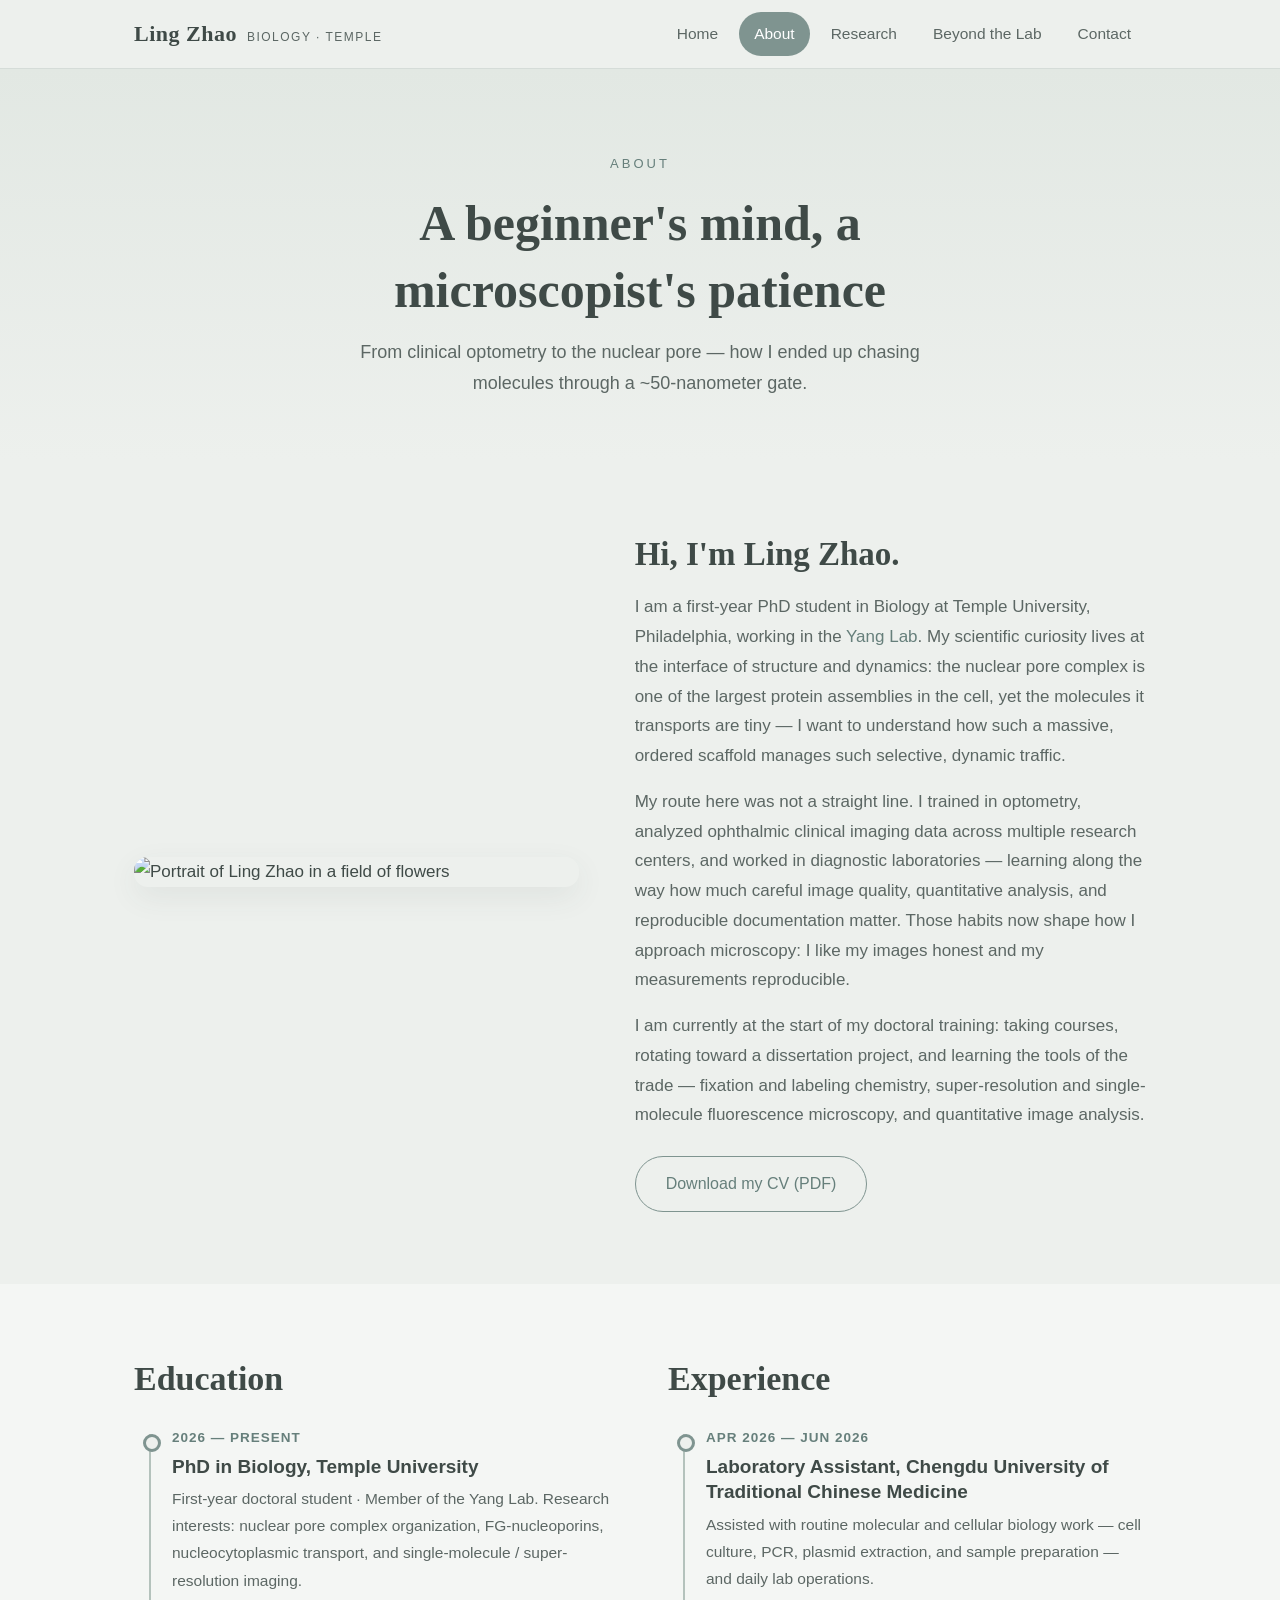
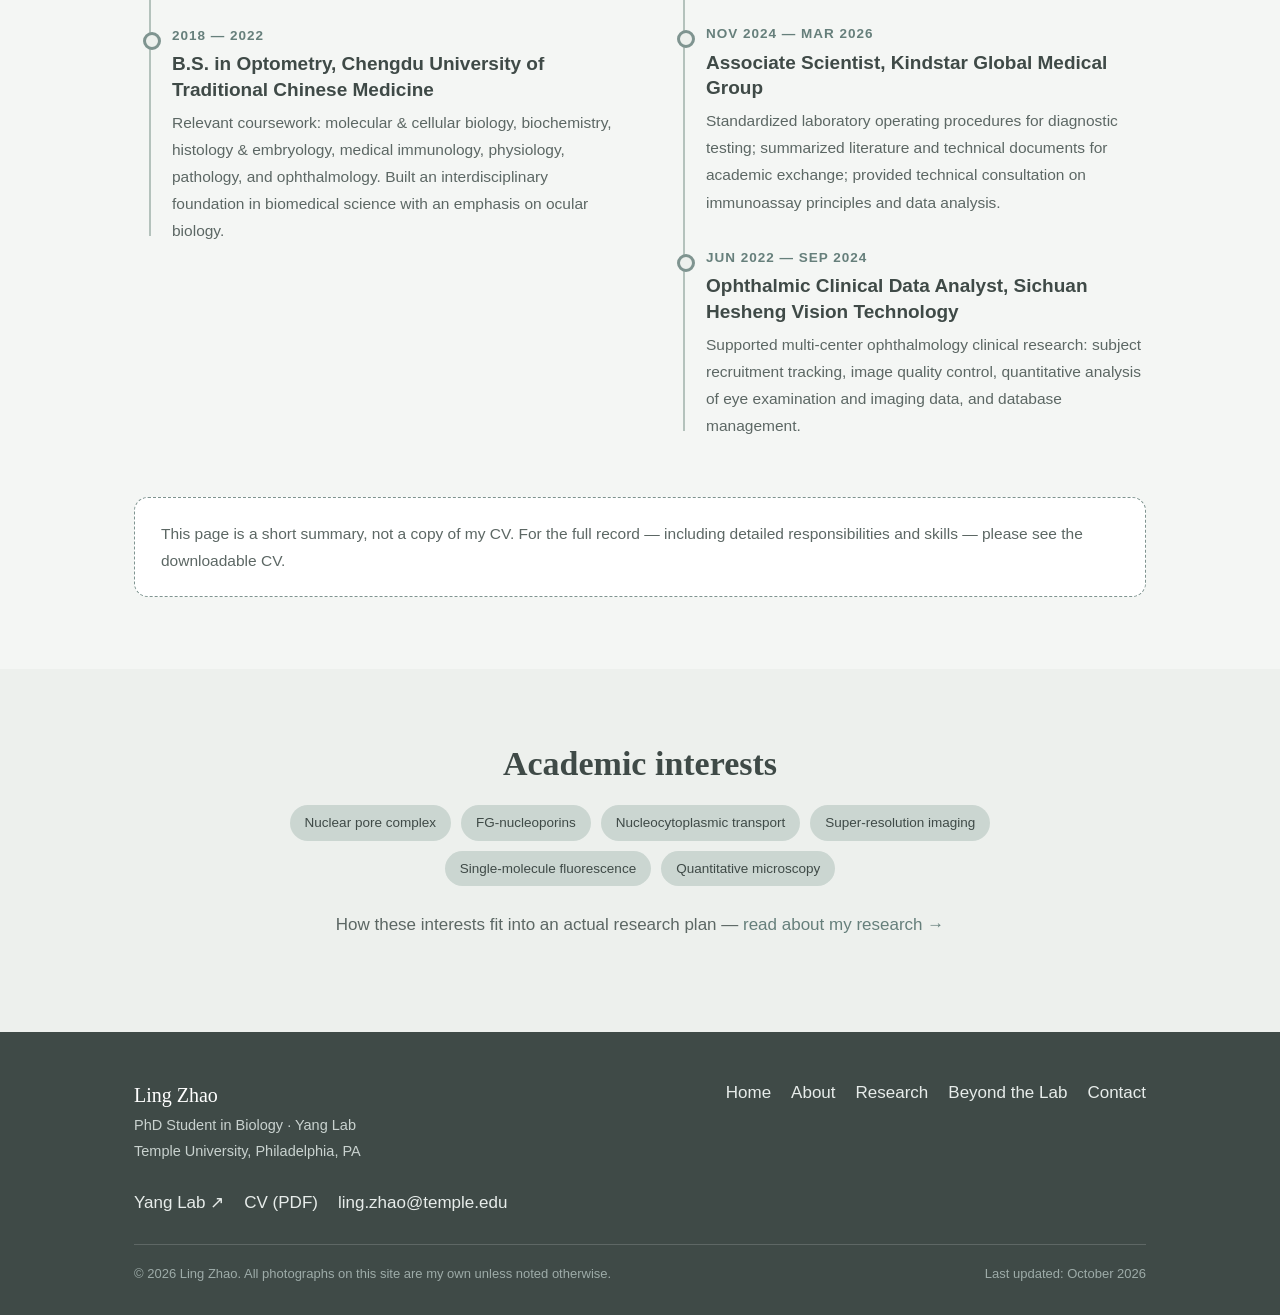
==== about.html @ b7b68629 "Initial website: home, about, research, beyond, contact pages with styles and scripts" ====
<!DOCTYPE html>
<html lang="en">
<head>
  <meta charset="UTF-8">
  <meta name="viewport" content="width=device-width, initial-scale=1.0">
  <title>About · Ling Zhao</title>
  <meta name="description" content="About Ling Zhao — first-year Biology PhD student at Temple University, Yang Lab. Background in optometry, ophthalmic clinical data analysis, and diagnostic laboratory work.">
  <link rel="stylesheet" href="assets/css/style.css">
  <link rel="icon" href="data:image/svg+xml,<svg xmlns='http://www.w3.org/2000/svg' viewBox='0 0 100 100'><circle cx='50' cy='50' r='44' fill='none' stroke='%237F9490' stroke-width='10'/><circle cx='50' cy='50' r='8' fill='%233F4A47'/></svg>">
</head>
<body>

<header class="site-header">
  <div class="wrap">
    <nav class="nav" aria-label="Main navigation">
      <a class="brand" href="index.html">Ling Zhao<small>Biology · Temple</small></a>
      <button class="menu-toggle" aria-label="Toggle navigation" aria-expanded="false">☰</button>
      <ul class="nav-links">
        <li><a href="index.html">Home</a></li>
        <li><a href="about.html" class="active">About</a></li>
        <li><a href="research.html">Research</a></li>
        <li><a href="beyond.html">Beyond the Lab</a></li>
        <li><a href="contact.html">Contact</a></li>
      </ul>
    </nav>
  </div>
</header>

<main>

  <section class="page-hero">
    <div class="wrap-narrow">
      <div class="kicker">About</div>
      <h1>A beginner's mind, a microscopist's patience</h1>
      <p>From clinical optometry to the nuclear pore — how I ended up chasing molecules through a ~50-nanometer gate.</p>
    </div>
  </section>

  <!-- ===================== BIO ===================== -->
  <section class="section">
    <div class="wrap">
      <div class="split reveal">
        <figure class="portrait">
          <img src="assets/images/me-flowers.jpg" alt="Portrait of Ling Zhao in a field of flowers">
        </figure>
        <div>
          <h2>Hi, I'm Ling Zhao.</h2>
          <p>
            I am a first-year PhD student in Biology at Temple University, Philadelphia,
            working in the <a href="https://yanglab.com/" target="_blank" rel="noopener">Yang Lab</a>.
            My scientific curiosity lives at the interface of structure and dynamics: the
            nuclear pore complex is one of the largest protein assemblies in the cell, yet
            the molecules it transports are tiny — I want to understand how such a massive,
            ordered scaffold manages such selective, dynamic traffic.
          </p>
          <p>
            My route here was not a straight line. I trained in optometry, analyzed
            ophthalmic clinical imaging data across multiple research centers, and worked in
            diagnostic laboratories — learning along the way how much careful image quality,
            quantitative analysis, and reproducible documentation matter. Those habits now
            shape how I approach microscopy: I like my images honest and my measurements
            reproducible.
          </p>
          <p>
            I am currently at the start of my doctoral training: taking courses, rotating
            toward a dissertation project, and learning the tools of the trade — fixation
            and labeling chemistry, super-resolution and single-molecule fluorescence
            microscopy, and quantitative image analysis.
          </p>
          <a class="btn btn-outline mt-1" href="assets/files/CV_LingZhao.pdf" download>Download my CV (PDF)</a>
        </div>
      </div>
    </div>
  </section>

  <!-- ===================== TIMELINE ===================== -->
  <section class="section alt">
    <div class="wrap">
      <div class="two-col">
        <div class="reveal">
          <h2 class="section-title">Education</h2>
          <div class="timeline mt-2">
            <div class="t-item">
              <div class="t-date">2026 — Present</div>
              <h4>PhD in Biology, Temple University</h4>
              <p>First-year doctoral student · Member of the Yang Lab. Research interests: nuclear pore complex organization, FG-nucleoporins, nucleocytoplasmic transport, and single-molecule / super-resolution imaging.</p>
            </div>
            <div class="t-item">
              <div class="t-date">2018 — 2022</div>
              <h4>B.S. in Optometry, Chengdu University of Traditional Chinese Medicine</h4>
              <p>Relevant coursework: molecular &amp; cellular biology, biochemistry, histology &amp; embryology, medical immunology, physiology, pathology, and ophthalmology. Built an interdisciplinary foundation in biomedical science with an emphasis on ocular biology.</p>
            </div>
          </div>
        </div>
        <div class="reveal">
          <h2 class="section-title">Experience</h2>
          <div class="timeline mt-2">
            <div class="t-item">
              <div class="t-date">Apr 2026 — Jun 2026</div>
              <h4>Laboratory Assistant, Chengdu University of Traditional Chinese Medicine</h4>
              <p>Assisted with routine molecular and cellular biology work — cell culture, PCR, plasmid extraction, and sample preparation — and daily lab operations.</p>
            </div>
            <div class="t-item">
              <div class="t-date">Nov 2024 — Mar 2026</div>
              <h4>Associate Scientist, Kindstar Global Medical Group</h4>
              <p>Standardized laboratory operating procedures for diagnostic testing; summarized literature and technical documents for academic exchange; provided technical consultation on immunoassay principles and data analysis.</p>
            </div>
            <div class="t-item">
              <div class="t-date">Jun 2022 — Sep 2024</div>
              <h4>Ophthalmic Clinical Data Analyst, Sichuan Hesheng Vision Technology</h4>
              <p>Supported multi-center ophthalmology clinical research: subject recruitment tracking, image quality control, quantitative analysis of eye examination and imaging data, and database management.</p>
            </div>
          </div>
        </div>
      </div>

      <div class="note-box reveal">
        This page is a short summary, not a copy of my CV. For the full record — including
        detailed responsibilities and skills — please see the downloadable CV.
      </div>
    </div>
  </section>

  <!-- ===================== INTERESTS STRIP ===================== -->
  <section class="section">
    <div class="wrap-narrow center reveal">
      <h2 class="section-title">Academic interests</h2>
      <div class="tag-row" style="justify-content:center;">
        <span class="tag">Nuclear pore complex</span>
        <span class="tag">FG-nucleoporins</span>
        <span class="tag">Nucleocytoplasmic transport</span>
        <span class="tag">Super-resolution imaging</span>
        <span class="tag">Single-molecule fluorescence</span>
        <span class="tag">Quantitative microscopy</span>
      </div>
      <p class="mt-2" style="color: var(--text-soft);">
        How these interests fit into an actual research plan — <a href="research.html">read about my research →</a>
      </p>
    </div>
  </section>

</main>

<footer class="site-footer">
  <div class="wrap">
    <div class="foot-grid">
      <div>
        <div class="f-brand">Ling Zhao</div>
        <p>PhD Student in Biology · Yang Lab<br>Temple University, Philadelphia, PA</p>
      </div>
      <ul class="foot-links">
        <li><a href="index.html">Home</a></li>
        <li><a href="about.html">About</a></li>
        <li><a href="research.html">Research</a></li>
        <li><a href="beyond.html">Beyond the Lab</a></li>
        <li><a href="contact.html">Contact</a></li>
      </ul>
      <ul class="foot-links">
        <li><a href="https://yanglab.com/" target="_blank" rel="noopener">Yang Lab ↗</a></li>
        <li><a href="assets/files/CV_LingZhao.pdf" download>CV (PDF)</a></li>
        <li><a href="mailto:ling.zhao@temple.edu">ling.zhao@temple.edu</a></li>
      </ul>
    </div>
    <div class="foot-bottom">
      <span>© 2026 Ling Zhao. All photographs on this site are my own unless noted otherwise.</span>
      <span>Last updated: October 2026</span>
    </div>
  </div>
</footer>

<script src="assets/js/main.js"></script>
</body>
</html>
---- assets/css/style.css ----
/* ============================================================
   Ling Zhao — Personal Academic Website
   Palette (from the "灰绿蓝" color card):
     background  #EDF0ED
     text        #3F4A47
     primary     #7F9490
     light       #B4C2BC
   ============================================================ */

:root {
  --bg:        #EDF0ED;
  --bg-soft:   #F4F6F4;
  --text:      #3F4A47;
  --text-soft: #5C6764;
  --primary:   #7F9490;
  --primary-d: #667F7B;
  --light:     #B4C2BC;
  --light-2:   #CBD6D1;
  --card:      #FFFFFF;
  --line:      #D5DCD8;
  --radius:    14px;
  --shadow:    0 10px 30px rgba(63, 74, 71, .08);
  --shadow-sm: 0 4px 14px rgba(63, 74, 71, .07);
  --serif: Georgia, "Times New Roman", "Songti SC", "STSong", serif;
  --sans: -apple-system, BlinkMacSystemFont, "Segoe UI", "Helvetica Neue",
           "PingFang SC", "Hiragino Sans GB", "Microsoft YaHei", Arial, sans-serif;
}

* { box-sizing: border-box; margin: 0; padding: 0; }

html { scroll-behavior: smooth; }

body {
  font-family: var(--sans);
  background: var(--bg);
  color: var(--text);
  line-height: 1.75;
  font-size: 17px;
  -webkit-font-smoothing: antialiased;
}

img { max-width: 100%; display: block; }

a { color: var(--primary-d); text-decoration: none; }
a:hover { color: var(--text); }

h1, h2, h3, h4 {
  font-family: var(--serif);
  font-weight: 600;
  line-height: 1.35;
  color: var(--text);
}

.wrap { max-width: 1060px; margin: 0 auto; padding: 0 24px; }
.wrap-narrow { max-width: 780px; margin: 0 auto; padding: 0 24px; }

/* ---------------- Header / Nav ---------------- */
.site-header {
  position: sticky; top: 0; z-index: 50;
  background: rgba(237, 240, 237, .92);
  backdrop-filter: blur(10px);
  -webkit-backdrop-filter: blur(10px);
  border-bottom: 1px solid var(--line);
}

.nav { display: flex; align-items: center; justify-content: space-between; height: 68px; }

.brand {
  font-family: var(--serif);
  font-size: 22px;
  font-weight: 700;
  color: var(--text);
  letter-spacing: .5px;
}
.brand small {
  font-family: var(--sans);
  font-size: 12px;
  font-weight: 400;
  color: var(--text-soft);
  letter-spacing: 1.5px;
  text-transform: uppercase;
  margin-left: 10px;
}

.nav-links { display: flex; gap: 6px; list-style: none; }
.nav-links a {
  display: block;
  padding: 8px 15px;
  border-radius: 999px;
  color: var(--text-soft);
  font-size: 15.5px;
  transition: background .2s, color .2s;
}
.nav-links a:hover { background: var(--light-2); color: var(--text); }
.nav-links a.active { background: var(--primary); color: #fff; }

.menu-toggle {
  display: none;
  background: none; border: 1px solid var(--line);
  border-radius: 10px; padding: 8px 12px;
  font-size: 20px; color: var(--text); cursor: pointer;
}

/* ---------------- Hero ---------------- */
.hero {
  position: relative;
  min-height: 78vh;
  display: flex; align-items: center;
  color: #fff;
  overflow: hidden;
}
.hero-bg {
  position: absolute; inset: 0;
  background-size: cover; background-position: center;
}
.hero-bg::after {
  content: ""; position: absolute; inset: 0;
  background: linear-gradient(105deg,
    rgba(47, 61, 58, .78) 0%,
    rgba(47, 61, 58, .55) 45%,
    rgba(47, 61, 58, .15) 100%);
}
.hero-inner { position: relative; z-index: 1; padding: 90px 24px; max-width: 1060px; margin: 0 auto; width: 100%; }
.hero-kicker {
  display: inline-block;
  font-size: 13px; letter-spacing: 3px; text-transform: uppercase;
  color: var(--light-2);
  border: 1px solid rgba(255,255,255,.35);
  padding: 7px 16px; border-radius: 999px; margin-bottom: 26px;
}
.hero h1 { font-size: clamp(42px, 7vw, 74px); color: #fff; margin-bottom: 14px; letter-spacing: .5px; }
.hero .hero-sub { font-size: clamp(18px, 2.6vw, 23px); color: #E7ECEA; max-width: 640px; margin-bottom: 12px; }
.hero .hero-line { font-size: 16px; color: #D2DBD8; max-width: 620px; margin-bottom: 34px; }
.hero-cta { display: flex; gap: 14px; flex-wrap: wrap; }

.btn {
  display: inline-block;
  padding: 13px 30px;
  border-radius: 999px;
  font-size: 16px;
  transition: transform .15s, background .2s, color .2s;
  border: 1px solid transparent;
}
.btn:hover { transform: translateY(-2px); }
.btn-primary { background: var(--primary); color: #fff; }
.btn-primary:hover { background: var(--primary-d); color: #fff; }
.btn-ghost { border-color: rgba(255,255,255,.55); color: #fff; }
.btn-ghost:hover { background: rgba(255,255,255,.14); color: #fff; }
.btn-outline { border-color: var(--primary); color: var(--primary-d); background: transparent; }
.btn-outline:hover { background: var(--primary); color: #fff; }

/* ---------------- Page hero (inner pages) ---------------- */
.page-hero {
  padding: 84px 0 60px;
  text-align: center;
  background: linear-gradient(180deg, #E2E8E3 0%, var(--bg) 100%);
}
.page-hero .kicker {
  font-size: 13px; letter-spacing: 3px; text-transform: uppercase;
  color: var(--primary-d); margin-bottom: 14px;
}
.page-hero h1 { font-size: clamp(34px, 5vw, 50px); margin-bottom: 12px; }
.page-hero p { color: var(--text-soft); font-size: 18px; max-width: 640px; margin: 0 auto; }

/* ---------------- Sections ---------------- */
.section { padding: 72px 0; }
.section.alt { background: var(--bg-soft); }
.section-title {
  font-size: clamp(26px, 3.6vw, 34px);
  margin-bottom: 10px;
}
.section-lead { color: var(--text-soft); font-size: 18px; max-width: 680px; margin-bottom: 40px; }
.section-head-center { text-align: center; }
.section-head-center .section-lead { margin-left: auto; margin-right: auto; }

/* ---------------- Cards ---------------- */
.card-grid {
  display: grid;
  grid-template-columns: repeat(auto-fit, minmax(280px, 1fr));
  gap: 26px;
}
.card {
  background: var(--card);
  border-radius: var(--radius);
  overflow: hidden;
  box-shadow: var(--shadow-sm);
  transition: transform .2s, box-shadow .2s;
  border: 1px solid var(--line);
}
.card:hover { transform: translateY(-5px); box-shadow: var(--shadow); }
.card img.thumb { width: 100%; height: 190px; object-fit: cover; }
.card-body { padding: 26px 26px 30px; }
.card-body h3 { font-size: 21px; margin-bottom: 10px; }
.card-body p { color: var(--text-soft); font-size: 15.5px; margin-bottom: 18px; }
.card-link { font-weight: 600; font-size: 15.5px; }
.card-link::after { content: " →"; }

/* ---------------- Split (image + text) ---------------- */
.split {
  display: grid;
  grid-template-columns: 1fr 1.15fr;
  gap: 56px;
  align-items: center;
}
.split.flip { grid-template-columns: 1.15fr 1fr; }
.split img.rounded {
  border-radius: var(--radius);
  box-shadow: var(--shadow);
  width: 100%;
  object-fit: cover;
}
.split h2 { font-size: clamp(26px, 3.4vw, 33px); margin-bottom: 16px; }
.split p { color: var(--text-soft); margin-bottom: 16px; }
.split .btn { margin-top: 10px; }
figure figcaption {
  margin-top: 12px;
  font-size: 13.5px;
  color: var(--text-soft);
  line-height: 1.6;
}

/* ---------------- Portrait ---------------- */
.portrait {
  border-radius: var(--radius);
  overflow: hidden;
  box-shadow: var(--shadow);
}
.portrait img { width: 100%; height: 100%; object-fit: cover; }

/* ---------------- Timeline ---------------- */
.timeline { position: relative; margin: 8px 0 0 8px; padding-left: 30px; }
.timeline::before {
  content: ""; position: absolute; left: 7px; top: 8px; bottom: 8px;
  width: 2px; background: var(--light);
}
.t-item { position: relative; margin-bottom: 30px; }
.t-item::before {
  content: ""; position: absolute; left: -29px; top: 8px;
  width: 12px; height: 12px; border-radius: 50%;
  background: var(--bg); border: 3px solid var(--primary);
}
.t-item .t-date { font-size: 13.5px; letter-spacing: 1px; text-transform: uppercase; color: var(--primary-d); font-weight: 600; }
.t-item h4 { font-size: 19px; margin: 4px 0 6px; font-family: var(--sans); }
.t-item p { color: var(--text-soft); font-size: 15.5px; }

/* ---------------- Figure rows (research) ---------------- */
.figure {
  background: var(--card);
  border: 1px solid var(--line);
  border-radius: var(--radius);
  overflow: hidden;
  box-shadow: var(--shadow-sm);
  margin-bottom: 36px;
}
.figure img { width: 100%; }
.figure.wide img { max-height: 480px; object-fit: cover; object-position: center; }
.figure-body { padding: 20px 26px 26px; }
.figure-body h3 { font-size: 19px; margin-bottom: 8px; font-family: var(--sans); }
.figure-body p { font-size: 15.5px; color: var(--text-soft); }

.question-box {
  border-left: 4px solid var(--primary);
  background: #fff;
  border-radius: 0 var(--radius) var(--radius) 0;
  padding: 28px 32px;
  margin: 36px 0;
  box-shadow: var(--shadow-sm);
}
.question-box h3 { font-size: 21px; margin-bottom: 8px; }
.question-box p { color: var(--text-soft); }

.tag-row { display: flex; flex-wrap: wrap; gap: 10px; margin: 18px 0 6px; }
.tag {
  background: var(--light-2);
  color: var(--text);
  font-size: 13.5px;
  padding: 6px 15px;
  border-radius: 999px;
}

/* ---------------- Gallery ---------------- */
.gallery {
  display: grid;
  grid-template-columns: repeat(auto-fill, minmax(250px, 1fr));
  gap: 20px;
}
.g-item {
  position: relative;
  border-radius: var(--radius);
  overflow: hidden;
  cursor: zoom-in;
  box-shadow: var(--shadow-sm);
  aspect-ratio: 4 / 3;
  background: var(--light-2);
}
.g-item img { width: 100%; height: 100%; object-fit: cover; transition: transform .35s; }
.g-item:hover img { transform: scale(1.05); }
.g-cap {
  position: absolute; left: 0; right: 0; bottom: 0;
  padding: 26px 16px 12px;
  background: linear-gradient(180deg, transparent, rgba(47,61,58,.75));
  color: #fff; font-size: 14px; opacity: 0; transition: opacity .25s;
}
.g-item:hover .g-cap { opacity: 1; }

/* Lightbox */
.lightbox {
  display: none;
  position: fixed; inset: 0; z-index: 100;
  background: rgba(47, 61, 58, .92);
  align-items: center; justify-content: center;
  padding: 40px;
}
.lightbox.open { display: flex; }
.lightbox img { max-width: min(1100px, 92vw); max-height: 84vh; border-radius: 10px; box-shadow: 0 20px 60px rgba(0,0,0,.4); }
.lightbox .lb-cap { position: absolute; bottom: 28px; color: #E7ECEA; font-size: 15px; }
.lightbox .lb-close {
  position: absolute; top: 22px; right: 28px;
  background: none; border: none; color: #fff;
  font-size: 34px; cursor: pointer; line-height: 1;
}

/* ---------------- Contact ---------------- */
.contact-list { list-style: none; }
.contact-list li {
  display: flex; gap: 18px; align-items: flex-start;
  padding: 22px 4px;
  border-bottom: 1px solid var(--line);
}
.contact-list .icon {
  flex: 0 0 46px; height: 46px; border-radius: 12px;
  background: var(--light-2);
  display: flex; align-items: center; justify-content: center;
  font-size: 20px;
}
.contact-list .lbl { font-size: 13px; letter-spacing: 1.5px; text-transform: uppercase; color: var(--primary-d); font-weight: 600; }
.contact-list .val { font-size: 18px; }
.contact-list .val a { font-weight: 600; color: var(--text); border-bottom: 2px solid var(--light); }
.contact-list .val a:hover { border-color: var(--primary); }

/* ---------------- Footer ---------------- */
.site-footer {
  background: var(--text);
  color: #C9D2CF;
  padding: 46px 0 30px;
  margin-top: 20px;
}
.site-footer .foot-grid {
  display: flex; justify-content: space-between; gap: 24px; flex-wrap: wrap;
  margin-bottom: 26px;
}
.site-footer .f-brand { font-family: var(--serif); font-size: 20px; color: #fff; }
.site-footer p { font-size: 14.5px; }
.site-footer a { color: #E7ECEA; }
.site-footer a:hover { color: #fff; text-decoration: underline; }
.foot-links { display: flex; gap: 20px; list-style: none; flex-wrap: wrap; }
.foot-bottom {
  border-top: 1px solid rgba(255,255,255,.16);
  padding-top: 18px;
  font-size: 13px;
  color: #9DABA8;
  display: flex; justify-content: space-between; flex-wrap: wrap; gap: 8px;
}

/* ---------------- Utilities ---------------- */
.center { text-align: center; }
.mt-1 { margin-top: 12px; } .mt-2 { margin-top: 24px; } .mt-3 { margin-top: 40px; }
.note-box {
  background: #fff;
  border: 1px dashed var(--primary);
  border-radius: var(--radius);
  padding: 22px 26px;
  color: var(--text-soft);
  font-size: 15.5px;
  margin-top: 28px;
}
.two-col { display: grid; grid-template-columns: 1fr 1fr; gap: 56px; }
.reveal { opacity: 0; transform: translateY(22px); transition: opacity .7s ease, transform .7s ease; }
.reveal.visible { opacity: 1; transform: none; }

/* ---------------- Responsive ---------------- */
@media (max-width: 860px) {
  .split, .split.flip { grid-template-columns: 1fr; gap: 32px; }
  .two-col { grid-template-columns: 1fr; gap: 36px; }
  .menu-toggle { display: block; }
  .nav-links {
    display: none;
    position: absolute; top: 68px; left: 0; right: 0;
    background: var(--bg-soft);
    flex-direction: column; gap: 0;
    border-bottom: 1px solid var(--line);
    padding: 8px 16px 16px;
  }
  .nav-links.open { display: flex; }
  .nav-links a { padding: 12px 14px; }
  .hero { min-height: 72vh; }
  .section { padding: 54px 0; }
}

@media (prefers-reduced-motion: reduce) {
  * { transition: none !important; animation: none !important; }
  .reveal { opacity: 1; transform: none; }
}
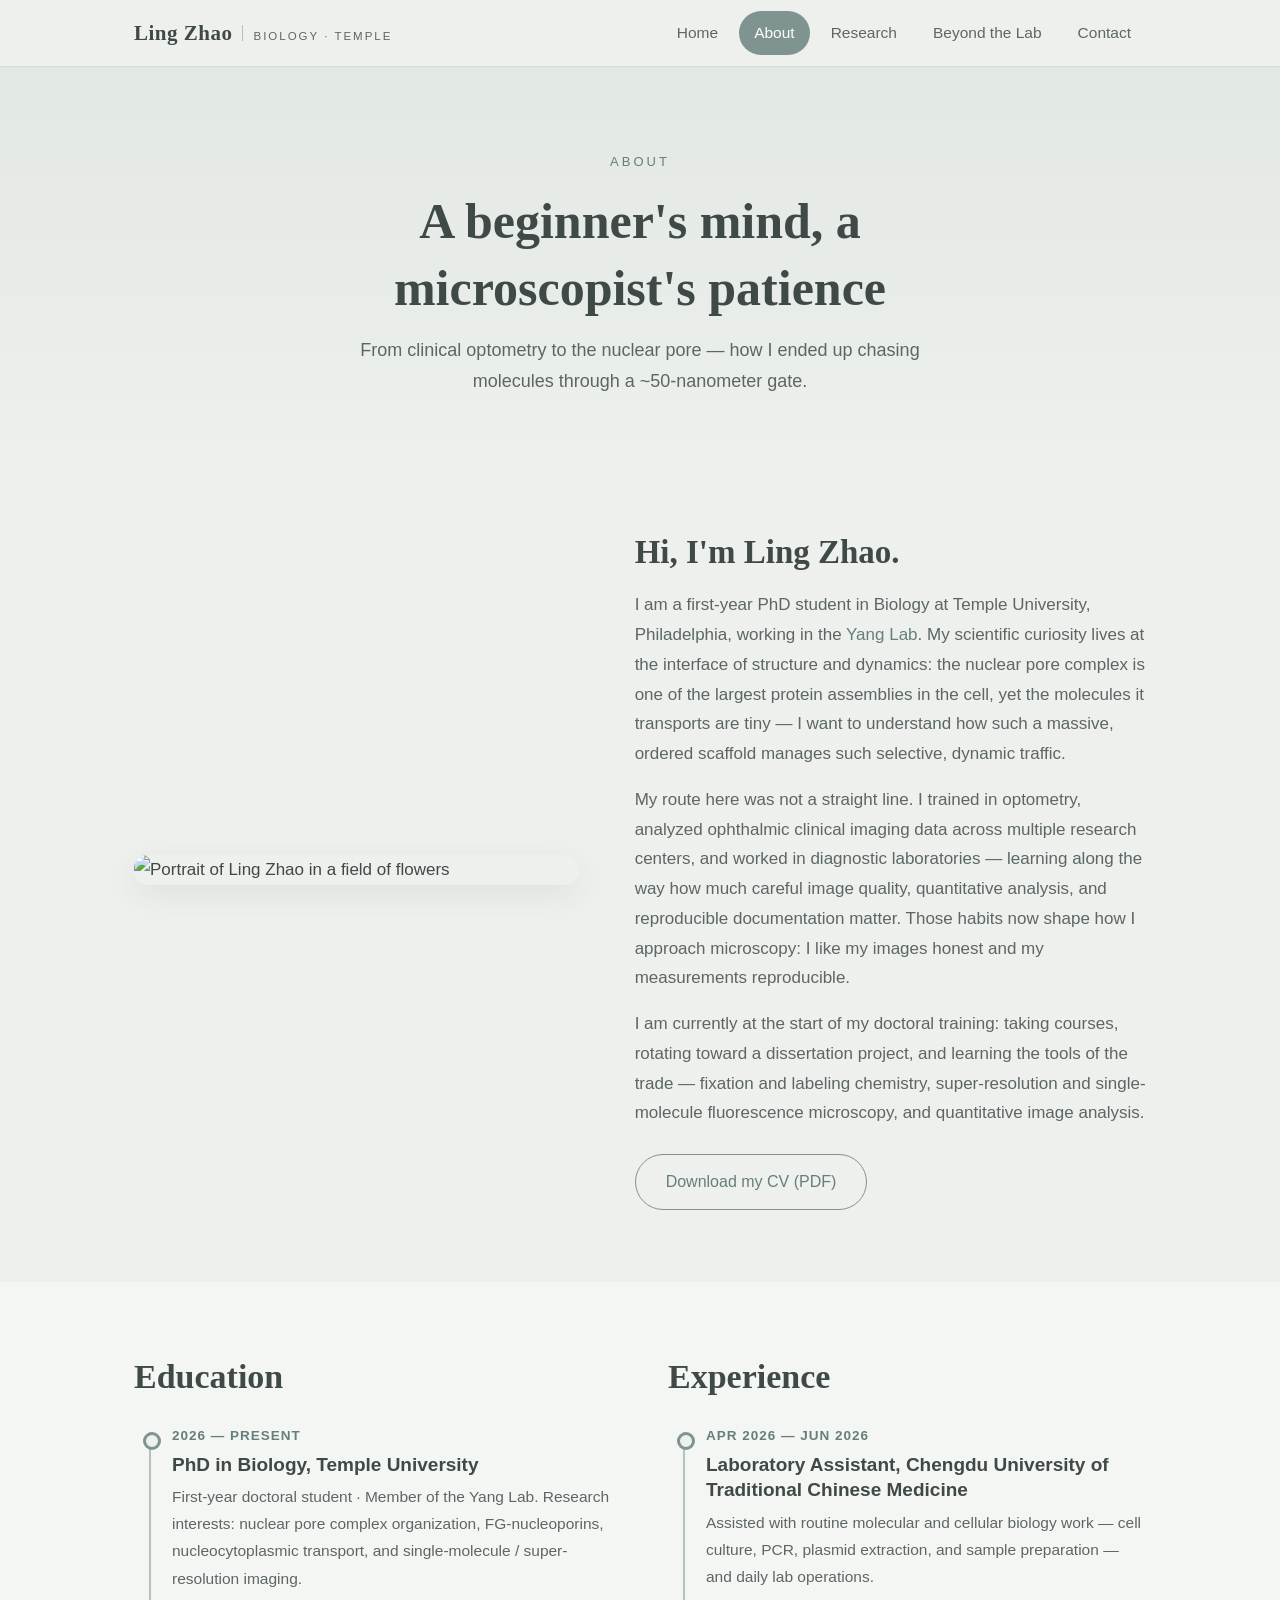
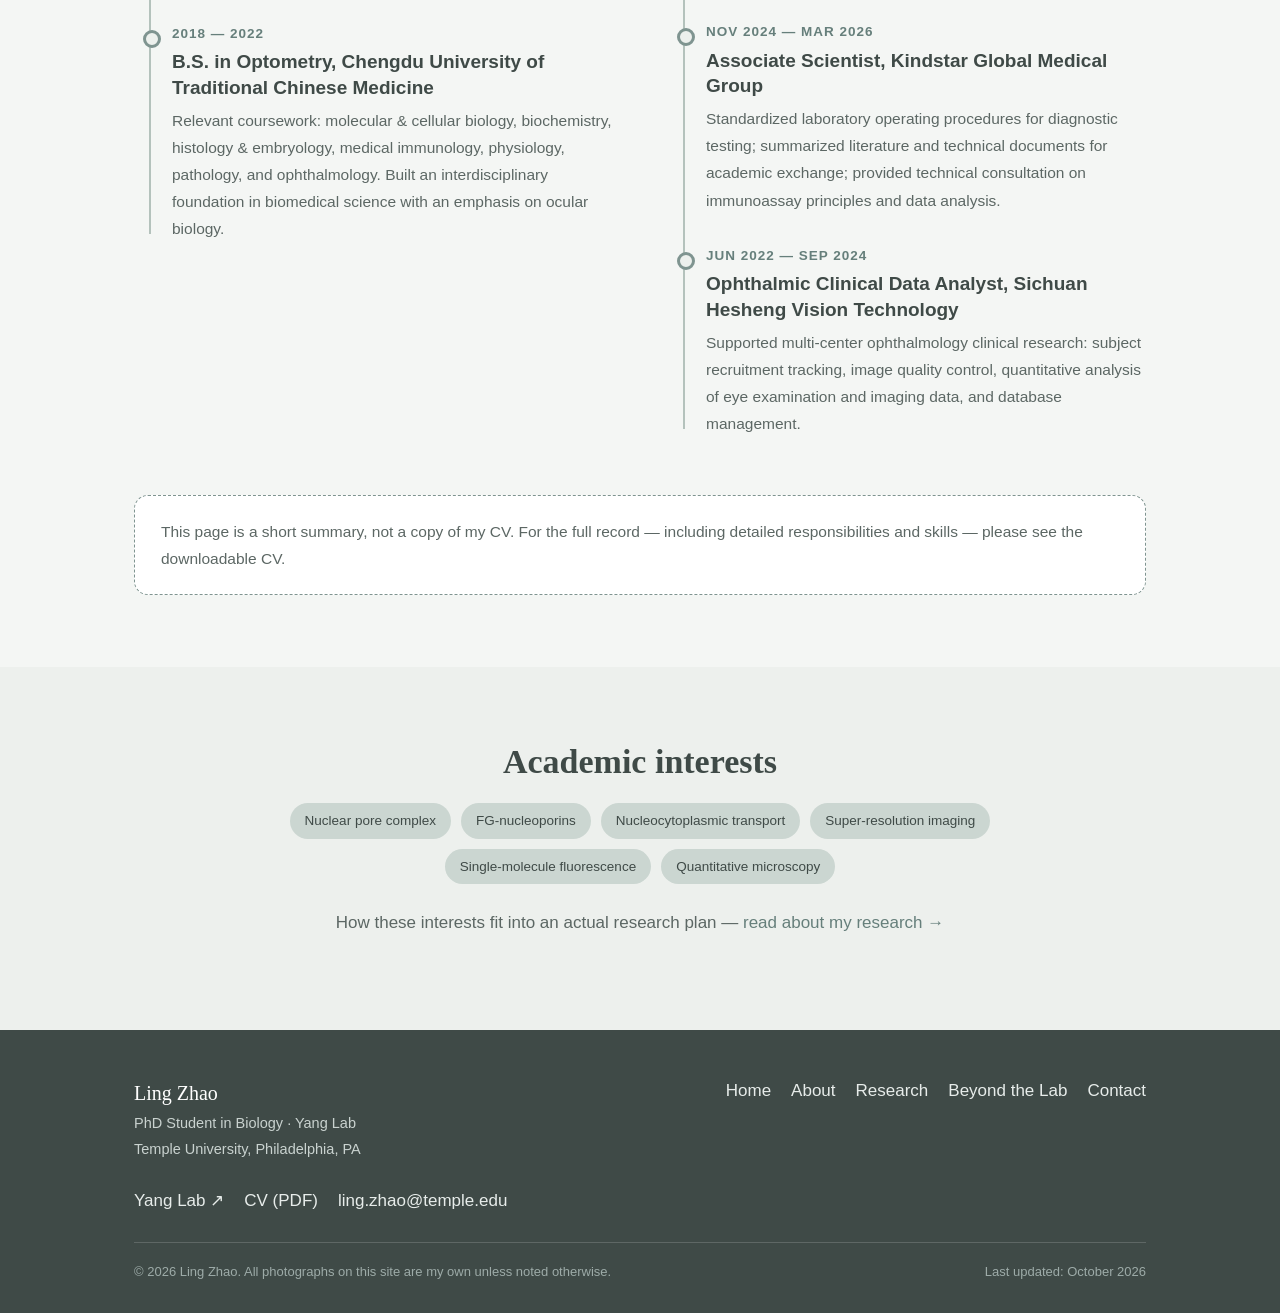
==== commit 7105f768: "Update: music playlist list, new photos, tighter contact hero, nav polish, homepage wording" ====
--- a/about.html
+++ b/about.html
@@ -13,7 +13,7 @@
 <header class="site-header">
   <div class="wrap">
     <nav class="nav" aria-label="Main navigation">
-      <a class="brand" href="index.html">Ling Zhao<small>Biology · Temple</small></a>
+      <a class="brand" href="index.html">Ling Zhao<span class="brand-sep" aria-hidden="true"></span><small>Biology · Temple</small></a>
       <button class="menu-toggle" aria-label="Toggle navigation" aria-expanded="false">☰</button>
       <ul class="nav-links">
         <li><a href="index.html">Home</a></li>
--- a/assets/css/style.css
+++ b/assets/css/style.css
@@ -61,25 +61,30 @@
   backdrop-filter: blur(10px);
   -webkit-backdrop-filter: blur(10px);
   border-bottom: 1px solid var(--line);
-}
-
-.nav { display: flex; align-items: center; justify-content: space-between; height: 68px; }
+  transition: box-shadow .25s;
+}
+.site-header.scrolled { box-shadow: 0 6px 20px rgba(63, 74, 71, .10); }
+
+.nav { display: flex; align-items: center; justify-content: space-between; height: 66px; gap: 16px; }
 
 .brand {
   font-family: var(--serif);
-  font-size: 22px;
+  font-size: 21px;
   font-weight: 700;
   color: var(--text);
   letter-spacing: .5px;
-}
+  display: flex; align-items: baseline; gap: 10px;
+  white-space: nowrap;
+}
+.brand .brand-sep { width: 1px; height: 16px; background: var(--light); align-self: center; }
 .brand small {
   font-family: var(--sans);
-  font-size: 12px;
-  font-weight: 400;
+  font-size: 11.5px;
+  font-weight: 500;
   color: var(--text-soft);
-  letter-spacing: 1.5px;
+  letter-spacing: 2px;
   text-transform: uppercase;
-  margin-left: 10px;
+  white-space: nowrap;
 }
 
 .nav-links { display: flex; gap: 6px; list-style: none; }
@@ -161,6 +166,7 @@
 }
 .page-hero h1 { font-size: clamp(34px, 5vw, 50px); margin-bottom: 12px; }
 .page-hero p { color: var(--text-soft); font-size: 18px; max-width: 640px; margin: 0 auto; }
+.page-hero.compact { padding: 62px 0 38px; }
 
 /* ---------------- Sections ---------------- */
 .section { padding: 72px 0; }
@@ -365,6 +371,44 @@
 /* ---------------- Utilities ---------------- */
 .center { text-align: center; }
 .mt-1 { margin-top: 12px; } .mt-2 { margin-top: 24px; } .mt-3 { margin-top: 40px; }
+
+/* ---------------- Song list (music section) ---------------- */
+.song-list {
+  list-style: none;
+  background: var(--card);
+  border: 1px solid var(--line);
+  border-radius: var(--radius);
+  overflow: hidden;
+  box-shadow: var(--shadow-sm);
+}
+.song-list li {
+  display: flex; align-items: center; gap: 16px;
+  padding: 14px 22px;
+  border-bottom: 1px solid var(--line);
+  transition: background .18s;
+}
+.song-list li:last-child { border-bottom: none; }
+.song-list li:hover { background: #F7F9F8; }
+.song-num {
+  flex: 0 0 30px;
+  font-family: var(--serif);
+  font-size: 15px;
+  color: var(--primary);
+}
+.song-info { min-width: 0; }
+.song-title { font-weight: 600; font-size: 16px; }
+.song-artist { color: var(--text-soft); font-size: 14px; }
+.song-listen {
+  margin-left: auto; flex: 0 0 auto;
+  font-size: 13.5px; font-weight: 600;
+  color: var(--primary-d);
+  border: 1px solid var(--primary);
+  border-radius: 999px;
+  padding: 7px 16px;
+  white-space: nowrap;
+  transition: background .18s, color .18s;
+}
+.song-listen:hover { background: var(--primary); color: #fff; }
 .note-box {
   background: #fff;
   border: 1px dashed var(--primary);
@@ -397,6 +441,10 @@
   .section { padding: 54px 0; }
 }
 
+@media (max-width: 560px) {
+  .brand small, .brand .brand-sep { display: none; }
+}
+
 @media (prefers-reduced-motion: reduce) {
   * { transition: none !important; animation: none !important; }
   .reveal { opacity: 1; transform: none; }
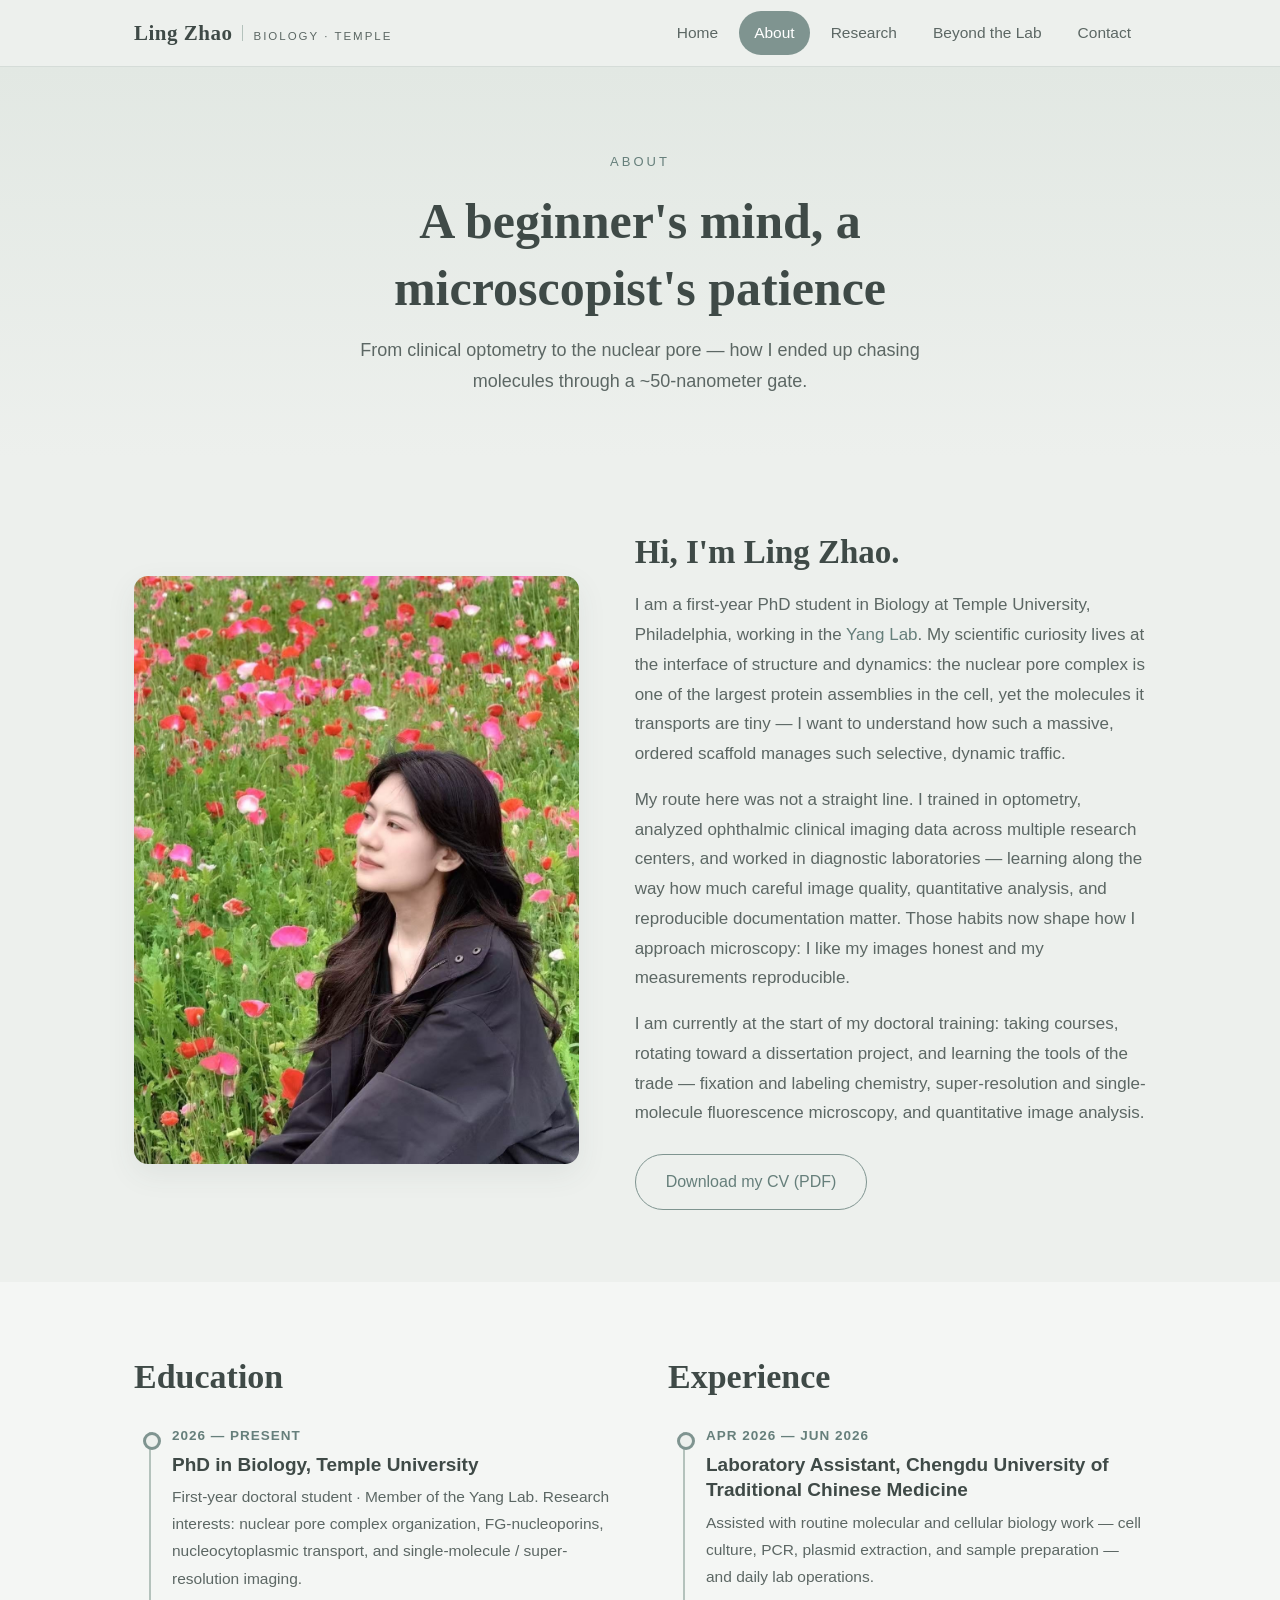
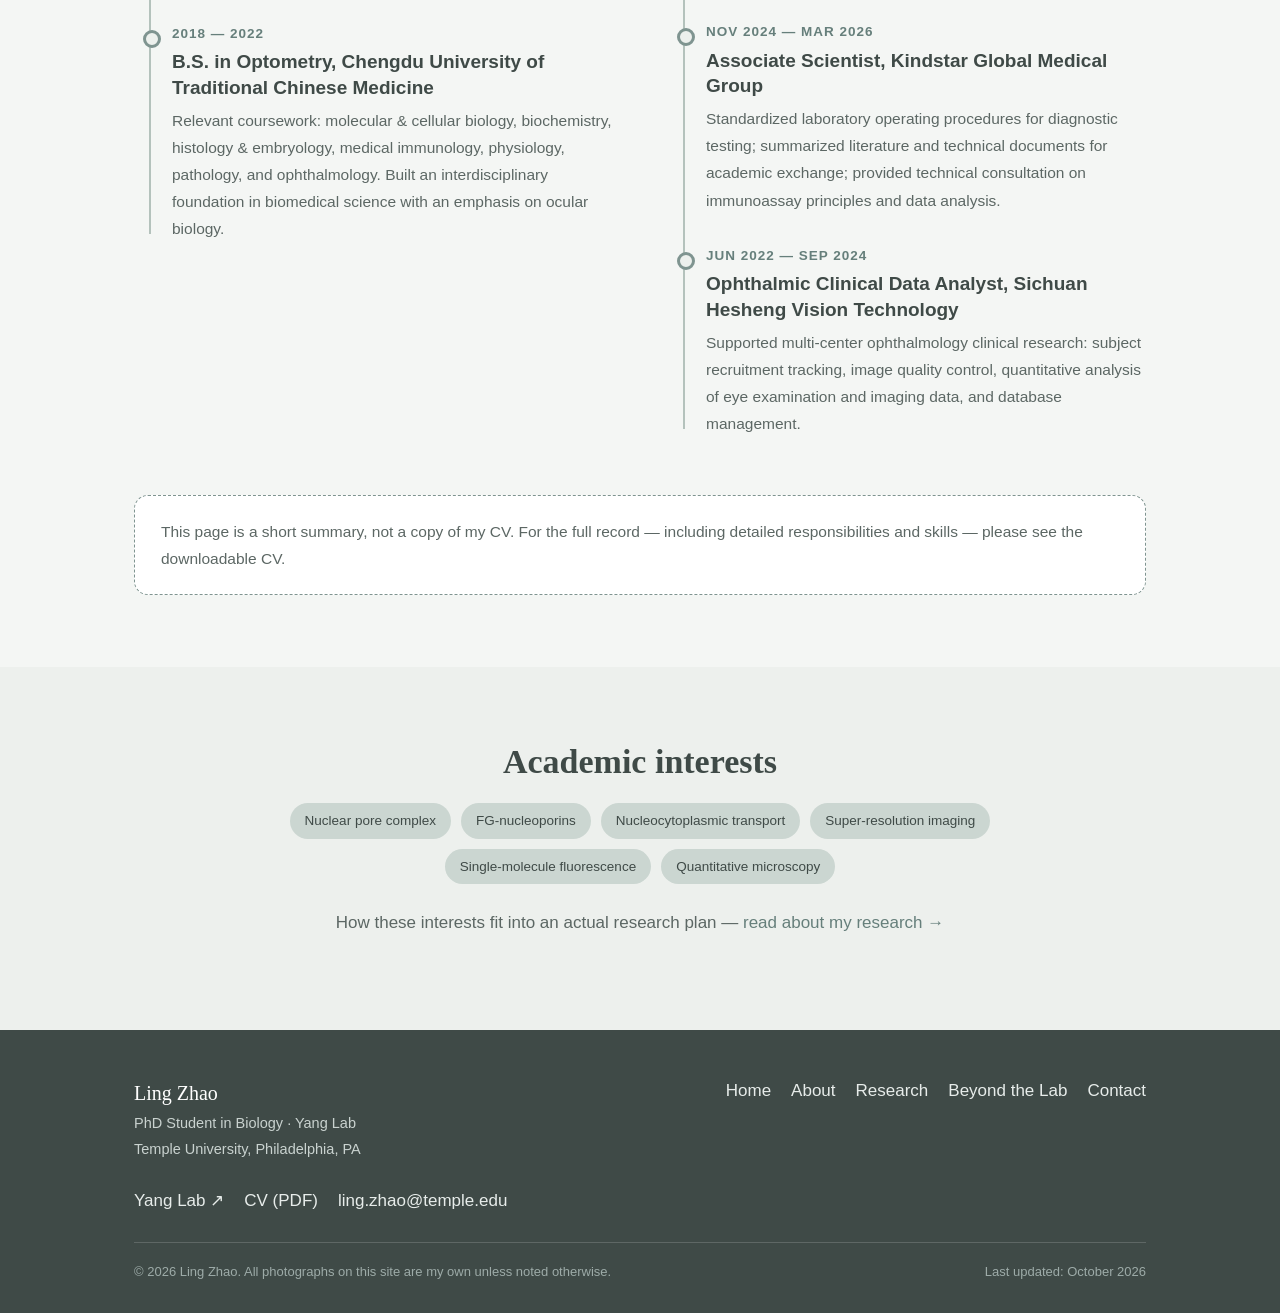
==== commit 1a011ea9: "Adapt paths to flat assets layout: images and CV stored directly in assets/" ====
--- a/about.html
+++ b/about.html
@@ -41,7 +41,7 @@
     <div class="wrap">
       <div class="split reveal">
         <figure class="portrait">
-          <img src="assets/images/me-flowers.jpg" alt="Portrait of Ling Zhao in a field of flowers">
+          <img src="assets/me-flowers.jpg" alt="Portrait of Ling Zhao in a field of flowers">
         </figure>
         <div>
           <h2>Hi, I'm Ling Zhao.</h2>
@@ -67,7 +67,7 @@
             and labeling chemistry, super-resolution and single-molecule fluorescence
             microscopy, and quantitative image analysis.
           </p>
-          <a class="btn btn-outline mt-1" href="assets/files/CV_LingZhao.pdf" download>Download my CV (PDF)</a>
+          <a class="btn btn-outline mt-1" href="assets/CV_LingZhao.pdf" download>Download my CV (PDF)</a>
         </div>
       </div>
     </div>
@@ -157,7 +157,7 @@
       </ul>
       <ul class="foot-links">
         <li><a href="https://yanglab.com/" target="_blank" rel="noopener">Yang Lab ↗</a></li>
-        <li><a href="assets/files/CV_LingZhao.pdf" download>CV (PDF)</a></li>
+        <li><a href="assets/CV_LingZhao.pdf" download>CV (PDF)</a></li>
         <li><a href="mailto:ling.zhao@temple.edu">ling.zhao@temple.edu</a></li>
       </ul>
     </div>
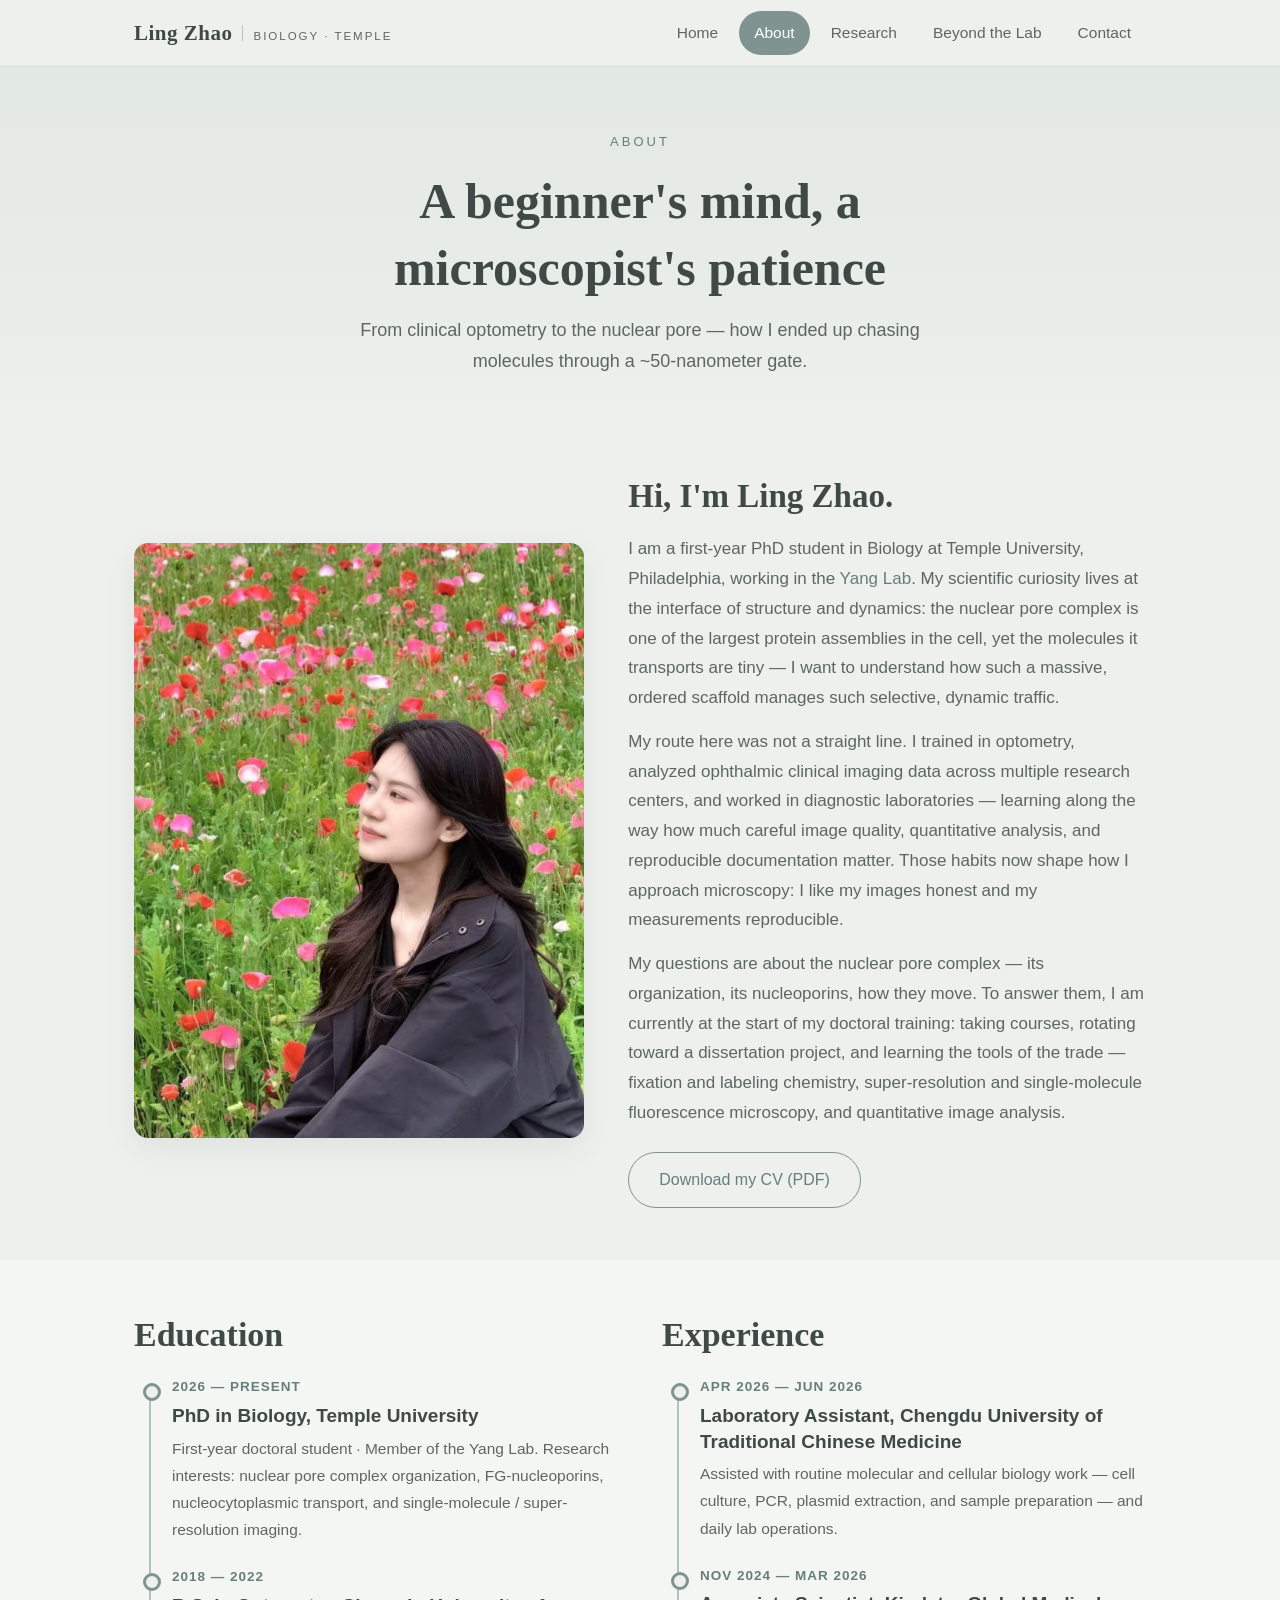
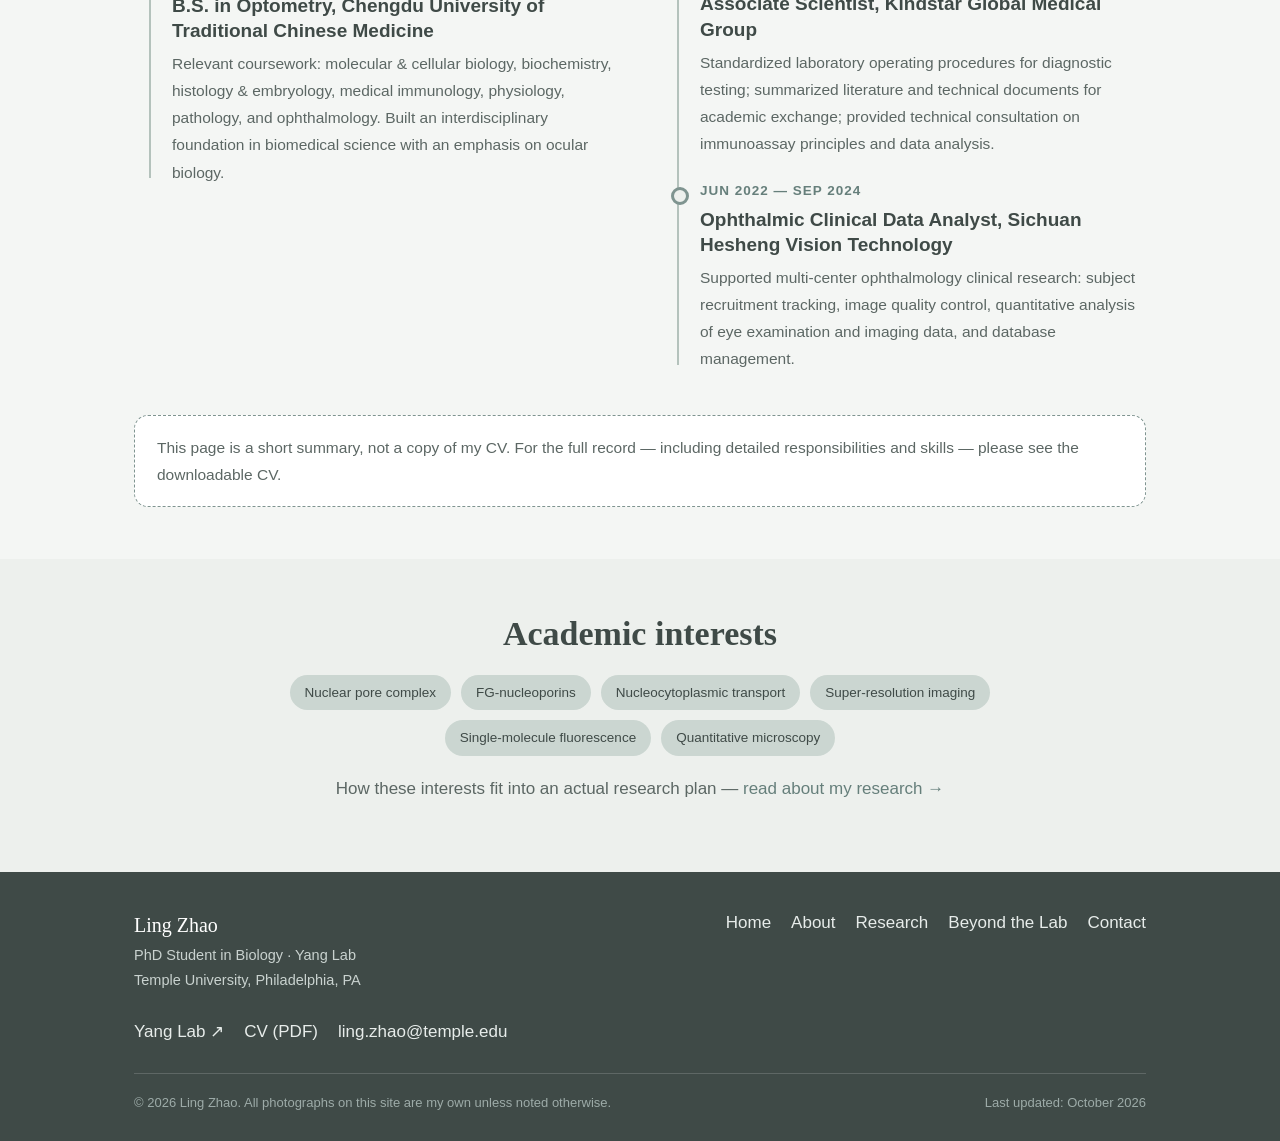
==== commit e09da505: "New NPC ring hero, compact layout, remove Changbai photo and Life in frames, reframe microscopy as t" ====
--- a/about.html
+++ b/about.html
@@ -62,10 +62,11 @@
             reproducible.
           </p>
           <p>
-            I am currently at the start of my doctoral training: taking courses, rotating
-            toward a dissertation project, and learning the tools of the trade — fixation
-            and labeling chemistry, super-resolution and single-molecule fluorescence
-            microscopy, and quantitative image analysis.
+            My questions are about the nuclear pore complex — its organization, its nucleoporins,
+            how they move. To answer them, I am currently at the start of my doctoral training:
+            taking courses, rotating toward a dissertation project, and learning the tools of the
+            trade — fixation and labeling chemistry, super-resolution and single-molecule
+            fluorescence microscopy, and quantitative image analysis.
           </p>
           <a class="btn btn-outline mt-1" href="assets/CV_LingZhao.pdf" download>Download my CV (PDF)</a>
         </div>
--- a/assets/css/style.css
+++ b/assets/css/style.css
@@ -109,7 +109,7 @@
 /* ---------------- Hero ---------------- */
 .hero {
   position: relative;
-  min-height: 78vh;
+  min-height: 62vh;
   display: flex; align-items: center;
   color: #fff;
   overflow: hidden;
@@ -125,7 +125,7 @@
     rgba(47, 61, 58, .55) 45%,
     rgba(47, 61, 58, .15) 100%);
 }
-.hero-inner { position: relative; z-index: 1; padding: 90px 24px; max-width: 1060px; margin: 0 auto; width: 100%; }
+.hero-inner { position: relative; z-index: 1; padding: 70px 24px; max-width: 1060px; margin: 0 auto; width: 100%; }
 .hero-kicker {
   display: inline-block;
   font-size: 13px; letter-spacing: 3px; text-transform: uppercase;
@@ -137,6 +137,10 @@
 .hero .hero-sub { font-size: clamp(18px, 2.6vw, 23px); color: #E7ECEA; max-width: 640px; margin-bottom: 12px; }
 .hero .hero-line { font-size: 16px; color: #D2DBD8; max-width: 620px; margin-bottom: 34px; }
 .hero-cta { display: flex; gap: 14px; flex-wrap: wrap; }
+.hero-note {
+  margin-top: 30px; font-size: 13px; color: #B9C4C1;
+  letter-spacing: .4px; max-width: 520px;
+}
 
 .btn {
   display: inline-block;
@@ -156,7 +160,7 @@
 
 /* ---------------- Page hero (inner pages) ---------------- */
 .page-hero {
-  padding: 84px 0 60px;
+  padding: 64px 0 44px;
   text-align: center;
   background: linear-gradient(180deg, #E2E8E3 0%, var(--bg) 100%);
 }
@@ -166,16 +170,16 @@
 }
 .page-hero h1 { font-size: clamp(34px, 5vw, 50px); margin-bottom: 12px; }
 .page-hero p { color: var(--text-soft); font-size: 18px; max-width: 640px; margin: 0 auto; }
-.page-hero.compact { padding: 62px 0 38px; }
+.page-hero.compact { padding: 48px 0 30px; }
 
 /* ---------------- Sections ---------------- */
-.section { padding: 72px 0; }
+.section { padding: 52px 0; }
 .section.alt { background: var(--bg-soft); }
 .section-title {
   font-size: clamp(26px, 3.6vw, 34px);
   margin-bottom: 10px;
 }
-.section-lead { color: var(--text-soft); font-size: 18px; max-width: 680px; margin-bottom: 40px; }
+.section-lead { color: var(--text-soft); font-size: 18px; max-width: 680px; margin-bottom: 28px; }
 .section-head-center { text-align: center; }
 .section-head-center .section-lead { margin-left: auto; margin-right: auto; }
 
@@ -183,7 +187,7 @@
 .card-grid {
   display: grid;
   grid-template-columns: repeat(auto-fit, minmax(280px, 1fr));
-  gap: 26px;
+  gap: 20px;
 }
 .card {
   background: var(--card);
@@ -195,7 +199,7 @@
 }
 .card:hover { transform: translateY(-5px); box-shadow: var(--shadow); }
 .card img.thumb { width: 100%; height: 190px; object-fit: cover; }
-.card-body { padding: 26px 26px 30px; }
+.card-body { padding: 22px 22px 24px; }
 .card-body h3 { font-size: 21px; margin-bottom: 10px; }
 .card-body p { color: var(--text-soft); font-size: 15.5px; margin-bottom: 18px; }
 .card-link { font-weight: 600; font-size: 15.5px; }
@@ -205,7 +209,7 @@
 .split {
   display: grid;
   grid-template-columns: 1fr 1.15fr;
-  gap: 56px;
+  gap: 44px;
   align-items: center;
 }
 .split.flip { grid-template-columns: 1.15fr 1fr; }
@@ -216,7 +220,7 @@
   object-fit: cover;
 }
 .split h2 { font-size: clamp(26px, 3.4vw, 33px); margin-bottom: 16px; }
-.split p { color: var(--text-soft); margin-bottom: 16px; }
+.split p { color: var(--text-soft); margin-bottom: 14px; }
 .split .btn { margin-top: 10px; }
 figure figcaption {
   margin-top: 12px;
@@ -239,7 +243,7 @@
   content: ""; position: absolute; left: 7px; top: 8px; bottom: 8px;
   width: 2px; background: var(--light);
 }
-.t-item { position: relative; margin-bottom: 30px; }
+.t-item { position: relative; margin-bottom: 22px; }
 .t-item::before {
   content: ""; position: absolute; left: -29px; top: 8px;
   width: 12px; height: 12px; border-radius: 50%;
@@ -256,10 +260,10 @@
   border-radius: var(--radius);
   overflow: hidden;
   box-shadow: var(--shadow-sm);
-  margin-bottom: 36px;
+  margin-bottom: 28px;
 }
 .figure img { width: 100%; }
-.figure.wide img { max-height: 480px; object-fit: cover; object-position: center; }
+.figure.wide img { max-height: 400px; object-fit: cover; object-position: center; }
 .figure-body { padding: 20px 26px 26px; }
 .figure-body h3 { font-size: 19px; margin-bottom: 8px; font-family: var(--sans); }
 .figure-body p { font-size: 15.5px; color: var(--text-soft); }
@@ -268,8 +272,8 @@
   border-left: 4px solid var(--primary);
   background: #fff;
   border-radius: 0 var(--radius) var(--radius) 0;
-  padding: 28px 32px;
-  margin: 36px 0;
+  padding: 22px 26px;
+  margin: 28px 0;
   box-shadow: var(--shadow-sm);
 }
 .question-box h3 { font-size: 21px; margin-bottom: 8px; }
@@ -288,7 +292,7 @@
 .gallery {
   display: grid;
   grid-template-columns: repeat(auto-fill, minmax(250px, 1fr));
-  gap: 20px;
+  gap: 16px;
 }
 .g-item {
   position: relative;
@@ -330,7 +334,7 @@
 .contact-list { list-style: none; }
 .contact-list li {
   display: flex; gap: 18px; align-items: flex-start;
-  padding: 22px 4px;
+  padding: 16px 4px;
   border-bottom: 1px solid var(--line);
 }
 .contact-list .icon {
@@ -348,8 +352,8 @@
 .site-footer {
   background: var(--text);
   color: #C9D2CF;
-  padding: 46px 0 30px;
-  margin-top: 20px;
+  padding: 36px 0 26px;
+  margin-top: 16px;
 }
 .site-footer .foot-grid {
   display: flex; justify-content: space-between; gap: 24px; flex-wrap: wrap;
@@ -370,7 +374,7 @@
 
 /* ---------------- Utilities ---------------- */
 .center { text-align: center; }
-.mt-1 { margin-top: 12px; } .mt-2 { margin-top: 24px; } .mt-3 { margin-top: 40px; }
+.mt-1 { margin-top: 10px; } .mt-2 { margin-top: 18px; } .mt-3 { margin-top: 30px; }
 
 /* ---------------- Song list (music section) ---------------- */
 .song-list {
@@ -413,19 +417,19 @@
   background: #fff;
   border: 1px dashed var(--primary);
   border-radius: var(--radius);
-  padding: 22px 26px;
+  padding: 18px 22px;
   color: var(--text-soft);
   font-size: 15.5px;
-  margin-top: 28px;
-}
-.two-col { display: grid; grid-template-columns: 1fr 1fr; gap: 56px; }
+  margin-top: 20px;
+}
+.two-col { display: grid; grid-template-columns: 1fr 1fr; gap: 44px; }
 .reveal { opacity: 0; transform: translateY(22px); transition: opacity .7s ease, transform .7s ease; }
 .reveal.visible { opacity: 1; transform: none; }
 
 /* ---------------- Responsive ---------------- */
 @media (max-width: 860px) {
-  .split, .split.flip { grid-template-columns: 1fr; gap: 32px; }
-  .two-col { grid-template-columns: 1fr; gap: 36px; }
+  .split, .split.flip { grid-template-columns: 1fr; gap: 24px; }
+  .two-col { grid-template-columns: 1fr; gap: 28px; }
   .menu-toggle { display: block; }
   .nav-links {
     display: none;
@@ -437,8 +441,8 @@
   }
   .nav-links.open { display: flex; }
   .nav-links a { padding: 12px 14px; }
-  .hero { min-height: 72vh; }
-  .section { padding: 54px 0; }
+  .hero { min-height: 56vh; }
+  .section { padding: 40px 0; }
 }
 
 @media (max-width: 560px) {
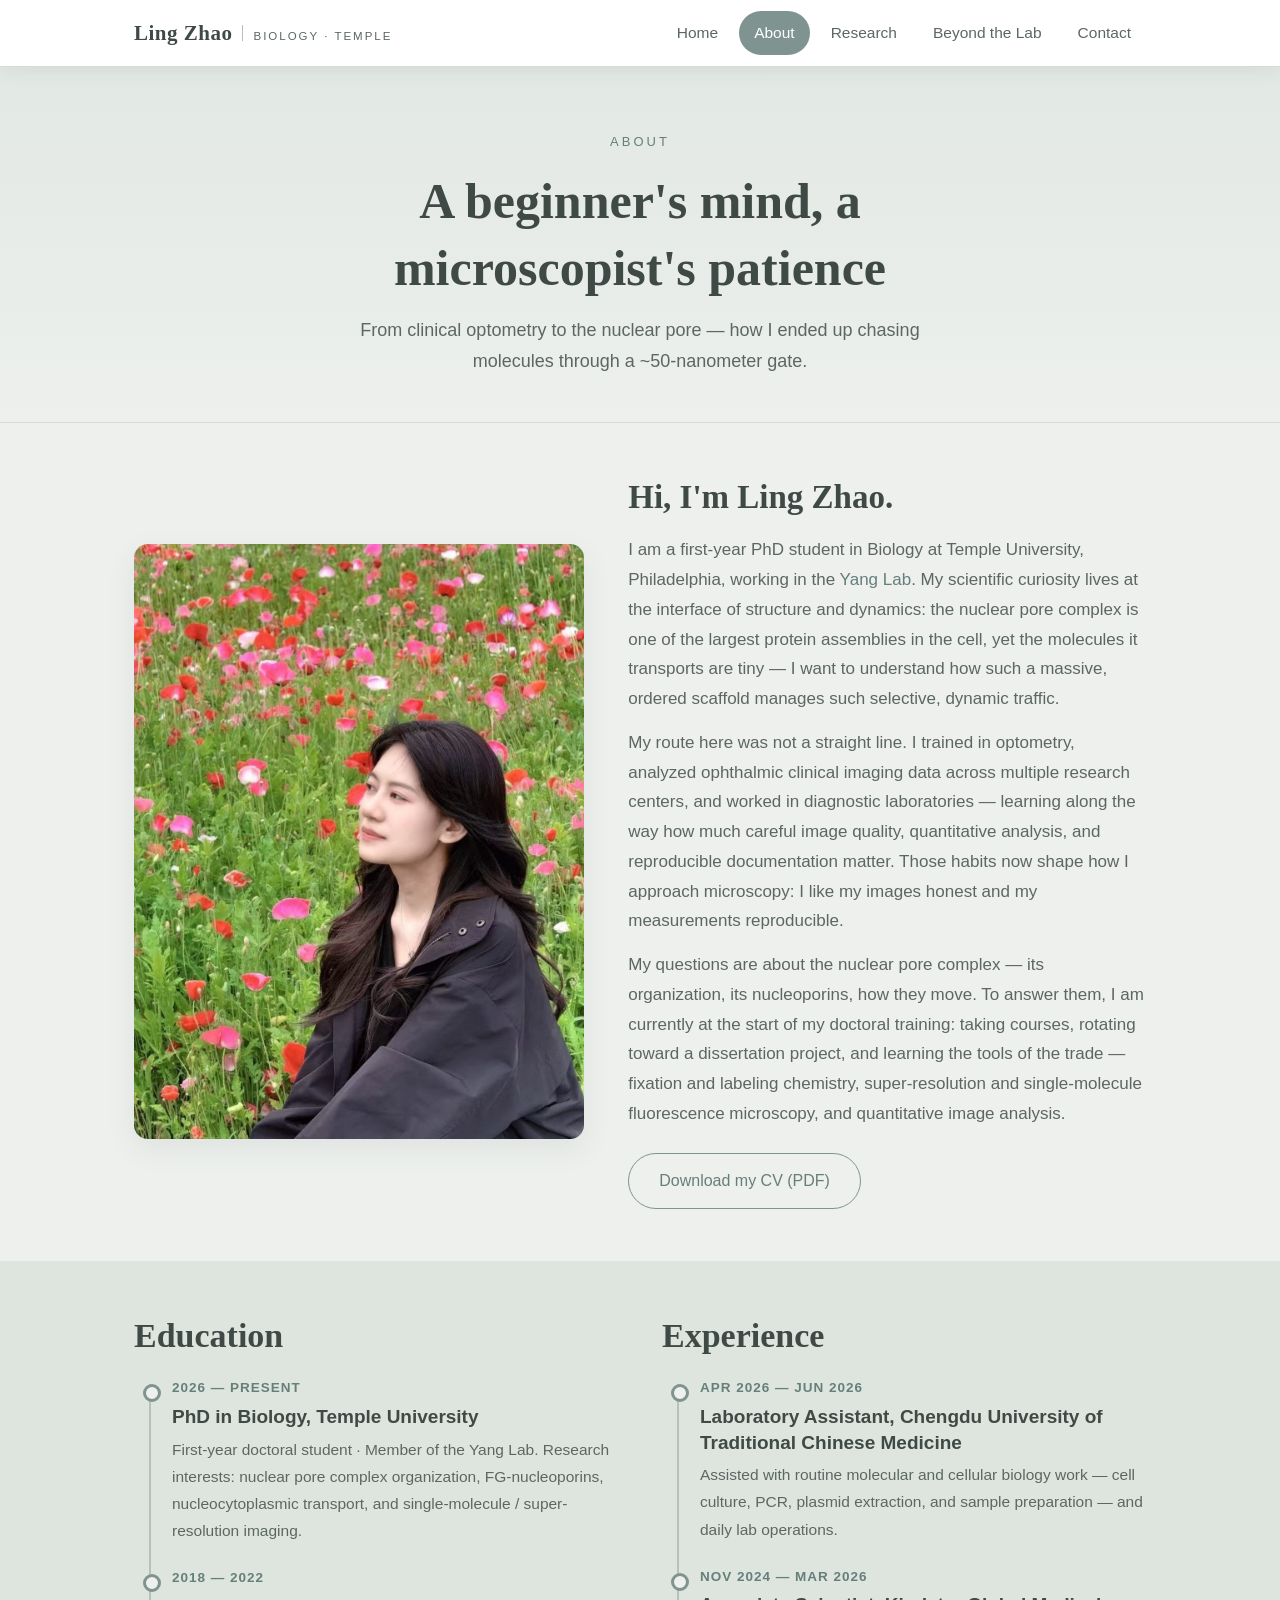
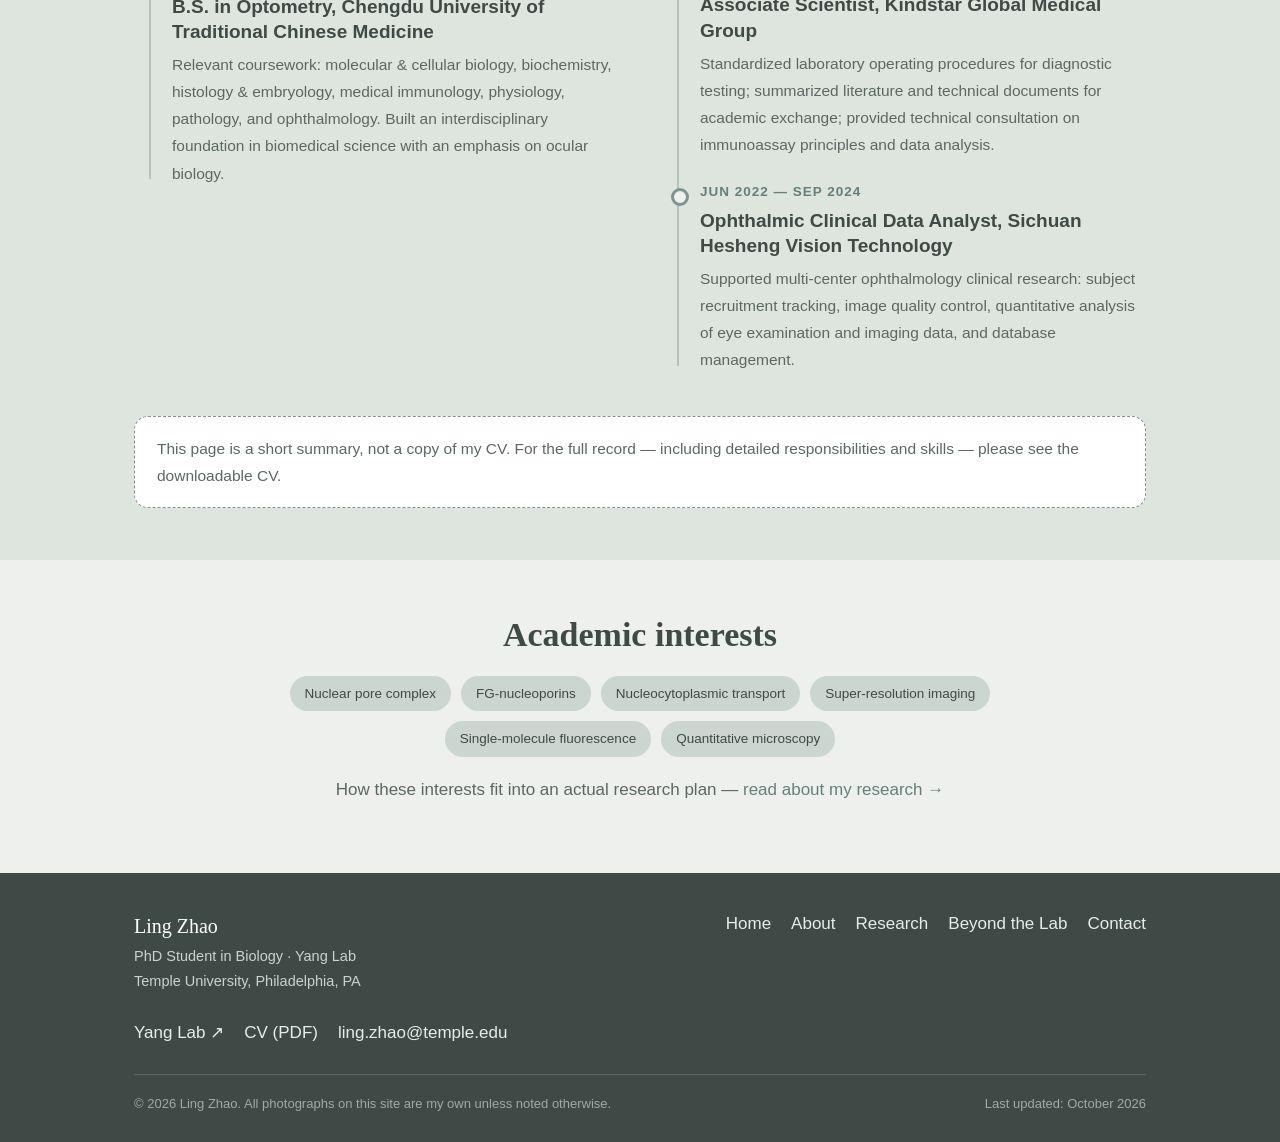
==== commit 527329c0: "Cache-bust CSS (v=3) so style updates apply immediately" ====
--- a/about.html
+++ b/about.html
@@ -5,7 +5,7 @@
   <meta name="viewport" content="width=device-width, initial-scale=1.0">
   <title>About · Ling Zhao</title>
   <meta name="description" content="About Ling Zhao — first-year Biology PhD student at Temple University, Yang Lab. Background in optometry, ophthalmic clinical data analysis, and diagnostic laboratory work.">
-  <link rel="stylesheet" href="assets/css/style.css">
+  <link rel="stylesheet" href="assets/css/style.css?v=3">
   <link rel="icon" href="data:image/svg+xml,<svg xmlns='http://www.w3.org/2000/svg' viewBox='0 0 100 100'><circle cx='50' cy='50' r='44' fill='none' stroke='%237F9490' stroke-width='10'/><circle cx='50' cy='50' r='8' fill='%233F4A47'/></svg>">
 </head>
 <body>
--- a/assets/css/style.css
+++ b/assets/css/style.css
@@ -57,13 +57,12 @@
 /* ---------------- Header / Nav ---------------- */
 .site-header {
   position: sticky; top: 0; z-index: 50;
-  background: rgba(237, 240, 237, .92);
-  backdrop-filter: blur(10px);
-  -webkit-backdrop-filter: blur(10px);
+  background: #FFFFFF;
+  box-shadow: 0 2px 18px rgba(63, 74, 71, .09);
   border-bottom: 1px solid var(--line);
   transition: box-shadow .25s;
 }
-.site-header.scrolled { box-shadow: 0 6px 20px rgba(63, 74, 71, .10); }
+.site-header.scrolled { box-shadow: 0 8px 28px rgba(63, 74, 71, .16); }
 
 .nav { display: flex; align-items: center; justify-content: space-between; height: 66px; gap: 16px; }
 
@@ -109,7 +108,7 @@
 /* ---------------- Hero ---------------- */
 .hero {
   position: relative;
-  min-height: 62vh;
+  min-height: 46vh;
   display: flex; align-items: center;
   color: #fff;
   overflow: hidden;
@@ -125,7 +124,7 @@
     rgba(47, 61, 58, .55) 45%,
     rgba(47, 61, 58, .15) 100%);
 }
-.hero-inner { position: relative; z-index: 1; padding: 70px 24px; max-width: 1060px; margin: 0 auto; width: 100%; }
+.hero-inner { position: relative; z-index: 1; padding: 54px 24px; max-width: 1060px; margin: 0 auto; width: 100%; }
 .hero-kicker {
   display: inline-block;
   font-size: 13px; letter-spacing: 3px; text-transform: uppercase;
@@ -133,14 +132,10 @@
   border: 1px solid rgba(255,255,255,.35);
   padding: 7px 16px; border-radius: 999px; margin-bottom: 26px;
 }
-.hero h1 { font-size: clamp(42px, 7vw, 74px); color: #fff; margin-bottom: 14px; letter-spacing: .5px; }
+.hero h1 { font-size: clamp(40px, 5.5vw, 66px); color: #fff; margin-bottom: 14px; letter-spacing: .5px; }
 .hero .hero-sub { font-size: clamp(18px, 2.6vw, 23px); color: #E7ECEA; max-width: 640px; margin-bottom: 12px; }
 .hero .hero-line { font-size: 16px; color: #D2DBD8; max-width: 620px; margin-bottom: 34px; }
 .hero-cta { display: flex; gap: 14px; flex-wrap: wrap; }
-.hero-note {
-  margin-top: 30px; font-size: 13px; color: #B9C4C1;
-  letter-spacing: .4px; max-width: 520px;
-}
 
 .btn {
   display: inline-block;
@@ -161,6 +156,7 @@
 /* ---------------- Page hero (inner pages) ---------------- */
 .page-hero {
   padding: 64px 0 44px;
+  border-bottom: 1px solid var(--line);
   text-align: center;
   background: linear-gradient(180deg, #E2E8E3 0%, var(--bg) 100%);
 }
@@ -174,7 +170,7 @@
 
 /* ---------------- Sections ---------------- */
 .section { padding: 52px 0; }
-.section.alt { background: var(--bg-soft); }
+.section.alt { background: #DEE5DE; }
 .section-title {
   font-size: clamp(26px, 3.6vw, 34px);
   margin-bottom: 10px;
@@ -292,7 +288,7 @@
 .gallery {
   display: grid;
   grid-template-columns: repeat(auto-fill, minmax(250px, 1fr));
-  gap: 16px;
+  gap: 20px;
 }
 .g-item {
   position: relative;
@@ -376,43 +372,42 @@
 .center { text-align: center; }
 .mt-1 { margin-top: 10px; } .mt-2 { margin-top: 18px; } .mt-3 { margin-top: 30px; }
 
-/* ---------------- Song list (music section) ---------------- */
-.song-list {
-  list-style: none;
+/* ---------------- Music marquee (scrolling song tags) ---------------- */
+.marquee {
+  overflow: hidden;
+  padding: 8px 0 12px;
+  -webkit-mask-image: linear-gradient(90deg, transparent, #000 7%, #000 93%, transparent);
+  mask-image: linear-gradient(90deg, transparent, #000 7%, #000 93%, transparent);
+}
+.marquee-track {
+  display: flex;
+  width: max-content;
+  animation: marquee-scroll 42s linear infinite;
+}
+.marquee:hover .marquee-track { animation-play-state: paused; }
+.marquee-group {
+  display: flex; gap: 14px; padding-right: 14px;
+}
+@keyframes marquee-scroll {
+  to { transform: translateX(-50%); }
+}
+.song-tag {
+  display: inline-flex; align-items: center; gap: 9px;
   background: var(--card);
   border: 1px solid var(--line);
-  border-radius: var(--radius);
-  overflow: hidden;
+  border-radius: 999px;
+  padding: 11px 20px;
+  white-space: nowrap;
   box-shadow: var(--shadow-sm);
-}
-.song-list li {
-  display: flex; align-items: center; gap: 16px;
-  padding: 14px 22px;
-  border-bottom: 1px solid var(--line);
-  transition: background .18s;
-}
-.song-list li:last-child { border-bottom: none; }
-.song-list li:hover { background: #F7F9F8; }
-.song-num {
-  flex: 0 0 30px;
-  font-family: var(--serif);
-  font-size: 15px;
-  color: var(--primary);
-}
-.song-info { min-width: 0; }
-.song-title { font-weight: 600; font-size: 16px; }
-.song-artist { color: var(--text-soft); font-size: 14px; }
-.song-listen {
-  margin-left: auto; flex: 0 0 auto;
-  font-size: 13.5px; font-weight: 600;
-  color: var(--primary-d);
-  border: 1px solid var(--primary);
-  border-radius: 999px;
-  padding: 7px 16px;
-  white-space: nowrap;
-  transition: background .18s, color .18s;
-}
-.song-listen:hover { background: var(--primary); color: #fff; }
+  transition: border-color .18s, transform .18s;
+}
+.song-tag:hover { border-color: var(--primary); transform: translateY(-2px); text-decoration: none; }
+.st-play { color: var(--primary-d); font-size: 12px; }
+.st-title { font-weight: 600; font-size: 15.5px; color: var(--text); }
+.st-artist { color: var(--text-soft); font-size: 14px; }
+@media (prefers-reduced-motion: reduce) {
+  .marquee-track { animation: none; flex-wrap: wrap; }
+}
 .note-box {
   background: #fff;
   border: 1px dashed var(--primary);
@@ -441,7 +436,7 @@
   }
   .nav-links.open { display: flex; }
   .nav-links a { padding: 12px 14px; }
-  .hero { min-height: 56vh; }
+  .hero { min-height: 40vh; }
   .section { padding: 40px 0; }
 }
 
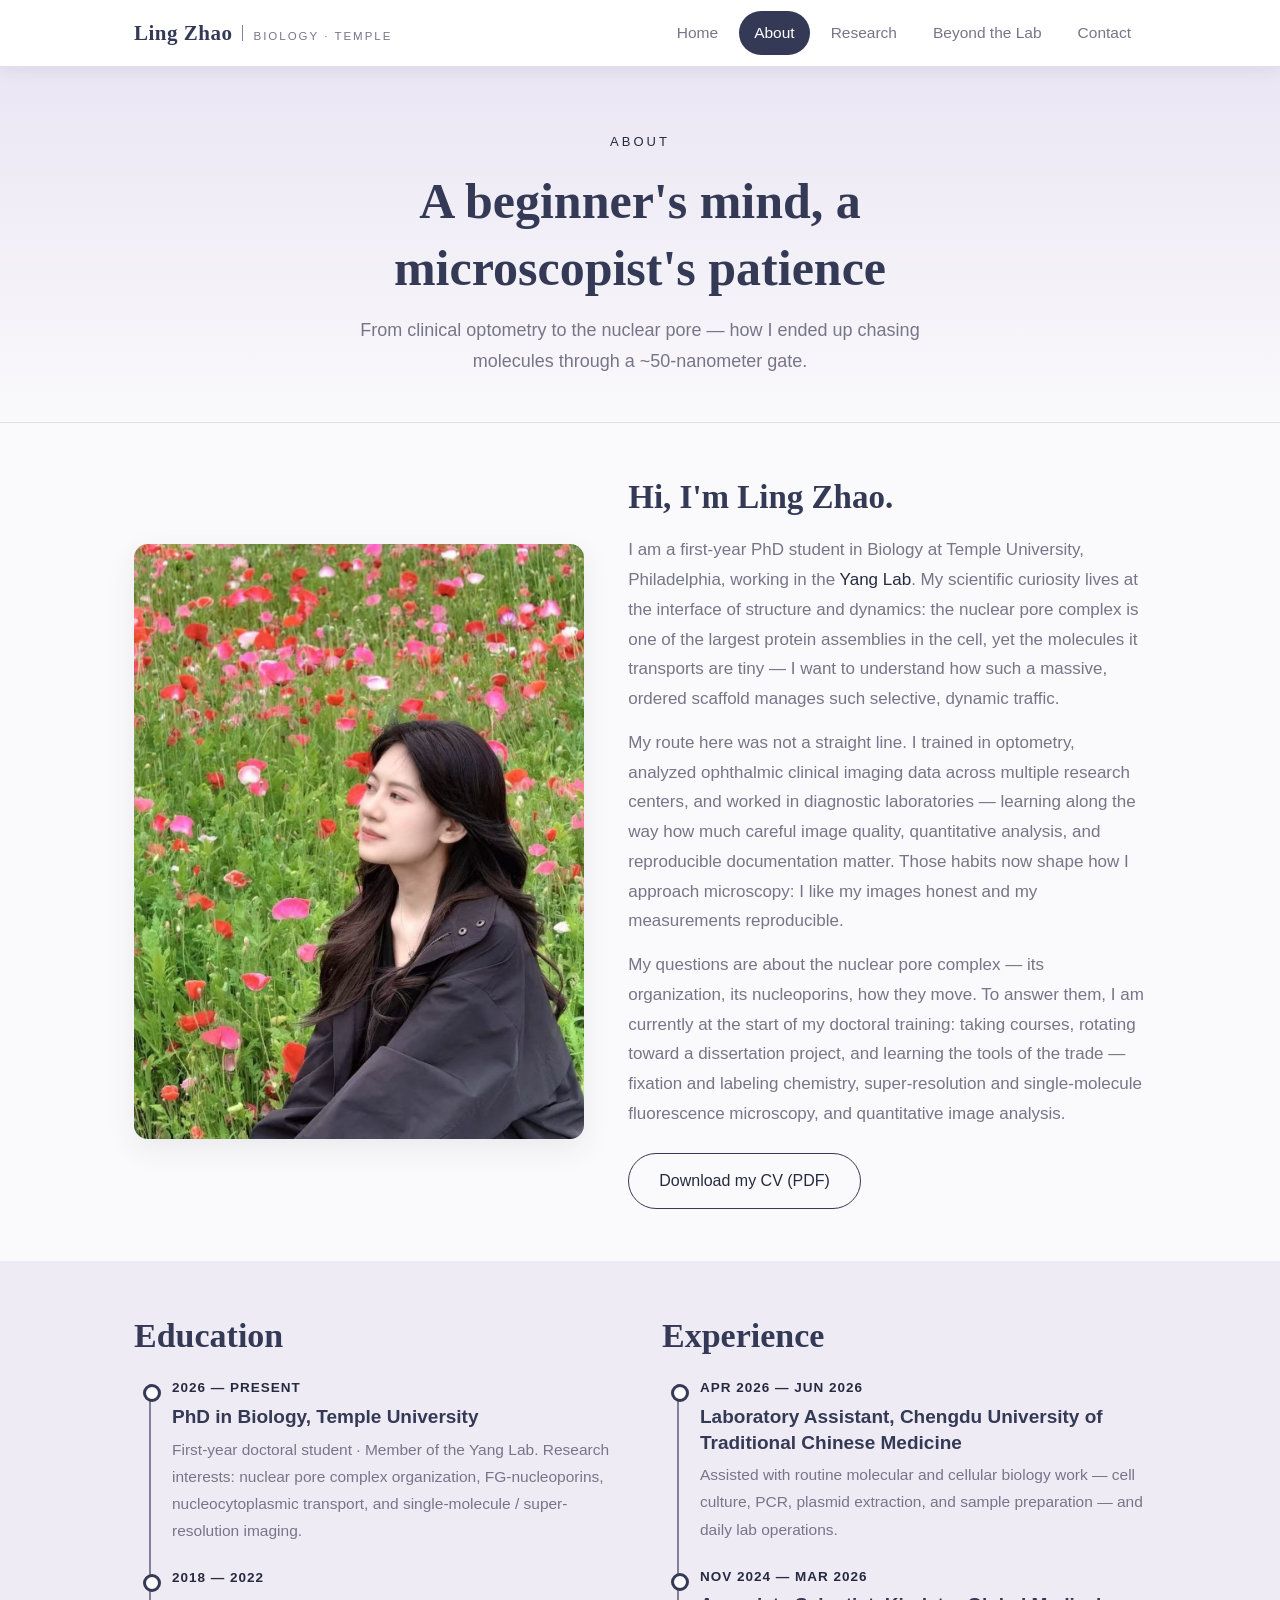
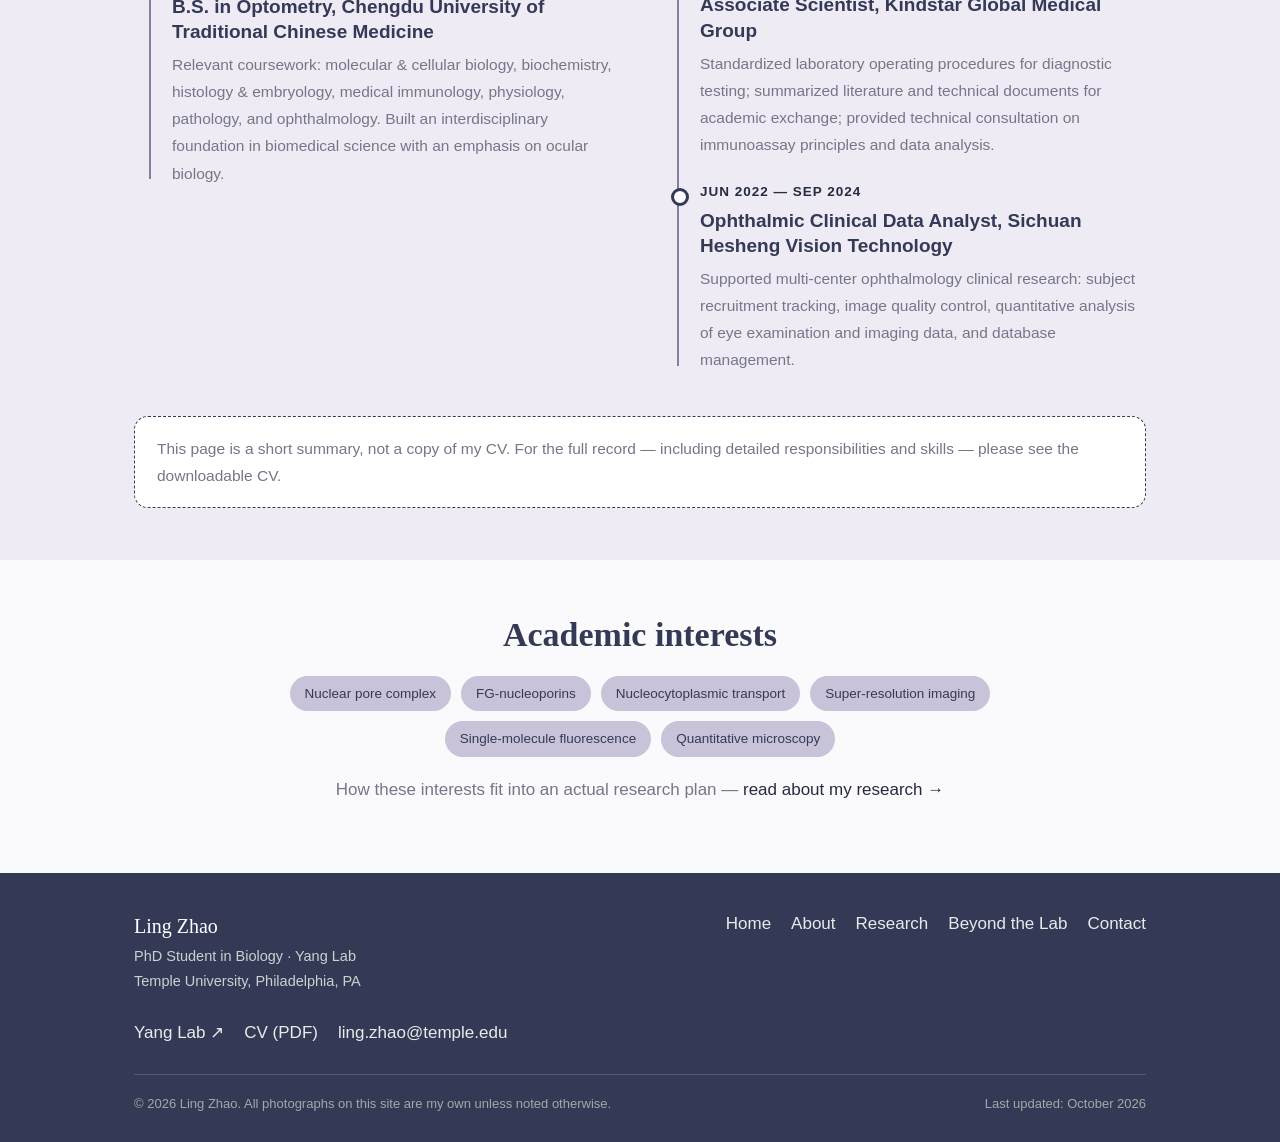
==== commit 6c90bf29: "Smoky-lavender palette; JS-driven two-row music marquee; cache-bust css v4 js v2" ====
--- a/about.html
+++ b/about.html
@@ -5,7 +5,7 @@
   <meta name="viewport" content="width=device-width, initial-scale=1.0">
   <title>About · Ling Zhao</title>
   <meta name="description" content="About Ling Zhao — first-year Biology PhD student at Temple University, Yang Lab. Background in optometry, ophthalmic clinical data analysis, and diagnostic laboratory work.">
-  <link rel="stylesheet" href="assets/css/style.css?v=3">
+  <link rel="stylesheet" href="assets/css/style.css?v=4">
   <link rel="icon" href="data:image/svg+xml,<svg xmlns='http://www.w3.org/2000/svg' viewBox='0 0 100 100'><circle cx='50' cy='50' r='44' fill='none' stroke='%237F9490' stroke-width='10'/><circle cx='50' cy='50' r='8' fill='%233F4A47'/></svg>">
 </head>
 <body>
@@ -169,6 +169,6 @@
   </div>
 </footer>
 
-<script src="assets/js/main.js"></script>
+<script src="assets/js/main.js?v=2"></script>
 </body>
 </html>
--- a/assets/css/style.css
+++ b/assets/css/style.css
@@ -1,26 +1,26 @@
 /* ============================================================
    Ling Zhao — Personal Academic Website
-   Palette (from the "灰绿蓝" color card):
-     background  #EDF0ED
-     text        #3F4A47
-     primary     #7F9490
-     light       #B4C2BC
+   Palette ("烟雾紫" smoky lavender — Ling Zhao, 2026-10-19):
+     background  #FAF9FB
+     text        #343A56
+     accent      #837F9D
+     tint        #EEEBF4
    ============================================================ */
 
 :root {
-  --bg:        #EDF0ED;
-  --bg-soft:   #F4F6F4;
-  --text:      #3F4A47;
-  --text-soft: #5C6764;
-  --primary:   #7F9490;
-  --primary-d: #667F7B;
-  --light:     #B4C2BC;
-  --light-2:   #CBD6D1;
+  --bg:        #FAF9FB;
+  --bg-soft:   #F3F0F8;
+  --text:      #343A56;
+  --text-soft: #777588;
+  --primary:   #343A56;
+  --primary-d: #262B40;
+  --light:     #837F9D;
+  --light-2:   #C9C3D9;
   --card:      #FFFFFF;
-  --line:      #D5DCD8;
+  --line:      #E3E0EC;
   --radius:    14px;
-  --shadow:    0 10px 30px rgba(63, 74, 71, .08);
-  --shadow-sm: 0 4px 14px rgba(63, 74, 71, .07);
+  --shadow:    0 10px 30px rgba(52, 58, 86, .08);
+  --shadow-sm: 0 4px 14px rgba(52, 58, 86, .07);
   --serif: Georgia, "Times New Roman", "Songti SC", "STSong", serif;
   --sans: -apple-system, BlinkMacSystemFont, "Segoe UI", "Helvetica Neue",
            "PingFang SC", "Hiragino Sans GB", "Microsoft YaHei", Arial, sans-serif;
@@ -58,11 +58,11 @@
 .site-header {
   position: sticky; top: 0; z-index: 50;
   background: #FFFFFF;
-  box-shadow: 0 2px 18px rgba(63, 74, 71, .09);
+  box-shadow: 0 2px 18px rgba(52, 58, 86, .09);
   border-bottom: 1px solid var(--line);
   transition: box-shadow .25s;
 }
-.site-header.scrolled { box-shadow: 0 8px 28px rgba(63, 74, 71, .16); }
+.site-header.scrolled { box-shadow: 0 8px 28px rgba(52, 58, 86, .16); }
 
 .nav { display: flex; align-items: center; justify-content: space-between; height: 66px; gap: 16px; }
 
@@ -120,9 +120,9 @@
 .hero-bg::after {
   content: ""; position: absolute; inset: 0;
   background: linear-gradient(105deg,
-    rgba(47, 61, 58, .78) 0%,
-    rgba(47, 61, 58, .55) 45%,
-    rgba(47, 61, 58, .15) 100%);
+    rgba(38, 43, 64, .88) 0%,
+    rgba(52, 58, 86, .72) 45%,
+    rgba(131, 127, 157, .30) 100%);
 }
 .hero-inner { position: relative; z-index: 1; padding: 54px 24px; max-width: 1060px; margin: 0 auto; width: 100%; }
 .hero-kicker {
@@ -133,8 +133,8 @@
   padding: 7px 16px; border-radius: 999px; margin-bottom: 26px;
 }
 .hero h1 { font-size: clamp(40px, 5.5vw, 66px); color: #fff; margin-bottom: 14px; letter-spacing: .5px; }
-.hero .hero-sub { font-size: clamp(18px, 2.6vw, 23px); color: #E7ECEA; max-width: 640px; margin-bottom: 12px; }
-.hero .hero-line { font-size: 16px; color: #D2DBD8; max-width: 620px; margin-bottom: 34px; }
+.hero .hero-sub { font-size: clamp(18px, 2.6vw, 23px); color: #ECEBF4; max-width: 640px; margin-bottom: 12px; }
+.hero .hero-line { font-size: 16px; color: #D6D2E4; max-width: 620px; margin-bottom: 34px; }
 .hero-cta { display: flex; gap: 14px; flex-wrap: wrap; }
 
 .btn {
@@ -158,7 +158,7 @@
   padding: 64px 0 44px;
   border-bottom: 1px solid var(--line);
   text-align: center;
-  background: linear-gradient(180deg, #E2E8E3 0%, var(--bg) 100%);
+  background: linear-gradient(180deg, #EAE6F4 0%, var(--bg) 100%);
 }
 .page-hero .kicker {
   font-size: 13px; letter-spacing: 3px; text-transform: uppercase;
@@ -170,7 +170,7 @@
 
 /* ---------------- Sections ---------------- */
 .section { padding: 52px 0; }
-.section.alt { background: #DEE5DE; }
+.section.alt { background: #EFEBF5; }
 .section-title {
   font-size: clamp(26px, 3.6vw, 34px);
   margin-bottom: 10px;
@@ -304,7 +304,7 @@
 .g-cap {
   position: absolute; left: 0; right: 0; bottom: 0;
   padding: 26px 16px 12px;
-  background: linear-gradient(180deg, transparent, rgba(47,61,58,.75));
+  background: linear-gradient(180deg, transparent, rgba(38,43,64,.78));
   color: #fff; font-size: 14px; opacity: 0; transition: opacity .25s;
 }
 .g-item:hover .g-cap { opacity: 1; }
@@ -313,13 +313,13 @@
 .lightbox {
   display: none;
   position: fixed; inset: 0; z-index: 100;
-  background: rgba(47, 61, 58, .92);
+  background: rgba(38, 43, 64, .94);
   align-items: center; justify-content: center;
   padding: 40px;
 }
 .lightbox.open { display: flex; }
 .lightbox img { max-width: min(1100px, 92vw); max-height: 84vh; border-radius: 10px; box-shadow: 0 20px 60px rgba(0,0,0,.4); }
-.lightbox .lb-cap { position: absolute; bottom: 28px; color: #E7ECEA; font-size: 15px; }
+.lightbox .lb-cap { position: absolute; bottom: 28px; color: #ECEBF4; font-size: 15px; }
 .lightbox .lb-close {
   position: absolute; top: 22px; right: 28px;
   background: none; border: none; color: #fff;
@@ -376,20 +376,17 @@
 .marquee {
   overflow: hidden;
   padding: 8px 0 12px;
+  display: flex; flex-direction: column; gap: 12px;
   -webkit-mask-image: linear-gradient(90deg, transparent, #000 7%, #000 93%, transparent);
   mask-image: linear-gradient(90deg, transparent, #000 7%, #000 93%, transparent);
 }
 .marquee-track {
   display: flex;
   width: max-content;
-  animation: marquee-scroll 42s linear infinite;
-}
-.marquee:hover .marquee-track { animation-play-state: paused; }
+  will-change: transform;
+}
 .marquee-group {
   display: flex; gap: 14px; padding-right: 14px;
-}
-@keyframes marquee-scroll {
-  to { transform: translateX(-50%); }
 }
 .song-tag {
   display: inline-flex; align-items: center; gap: 9px;
@@ -402,11 +399,11 @@
   transition: border-color .18s, transform .18s;
 }
 .song-tag:hover { border-color: var(--primary); transform: translateY(-2px); text-decoration: none; }
-.st-play { color: var(--primary-d); font-size: 12px; }
+.st-play { color: var(--light); font-size: 12px; }
 .st-title { font-weight: 600; font-size: 15.5px; color: var(--text); }
 .st-artist { color: var(--text-soft); font-size: 14px; }
 @media (prefers-reduced-motion: reduce) {
-  .marquee-track { animation: none; flex-wrap: wrap; }
+  .marquee-track { flex-wrap: wrap; }
 }
 .note-box {
   background: #fff;
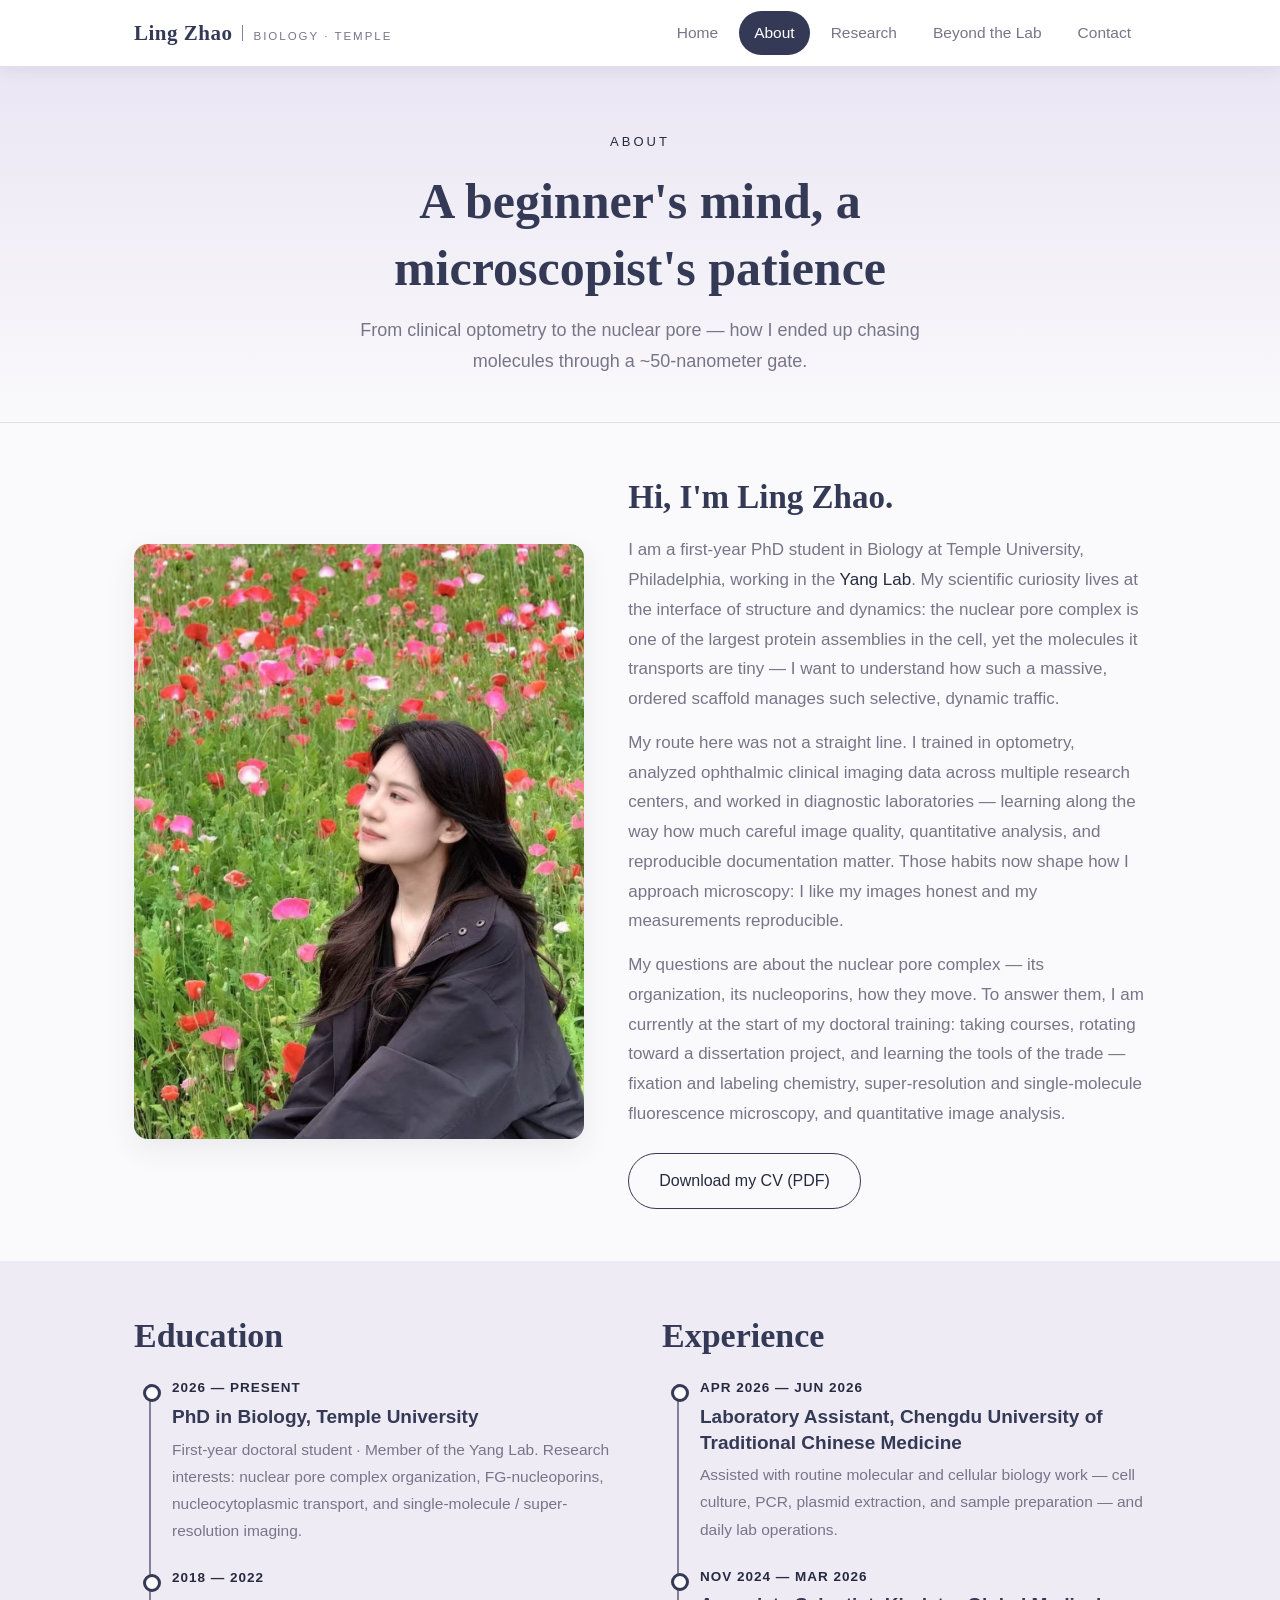
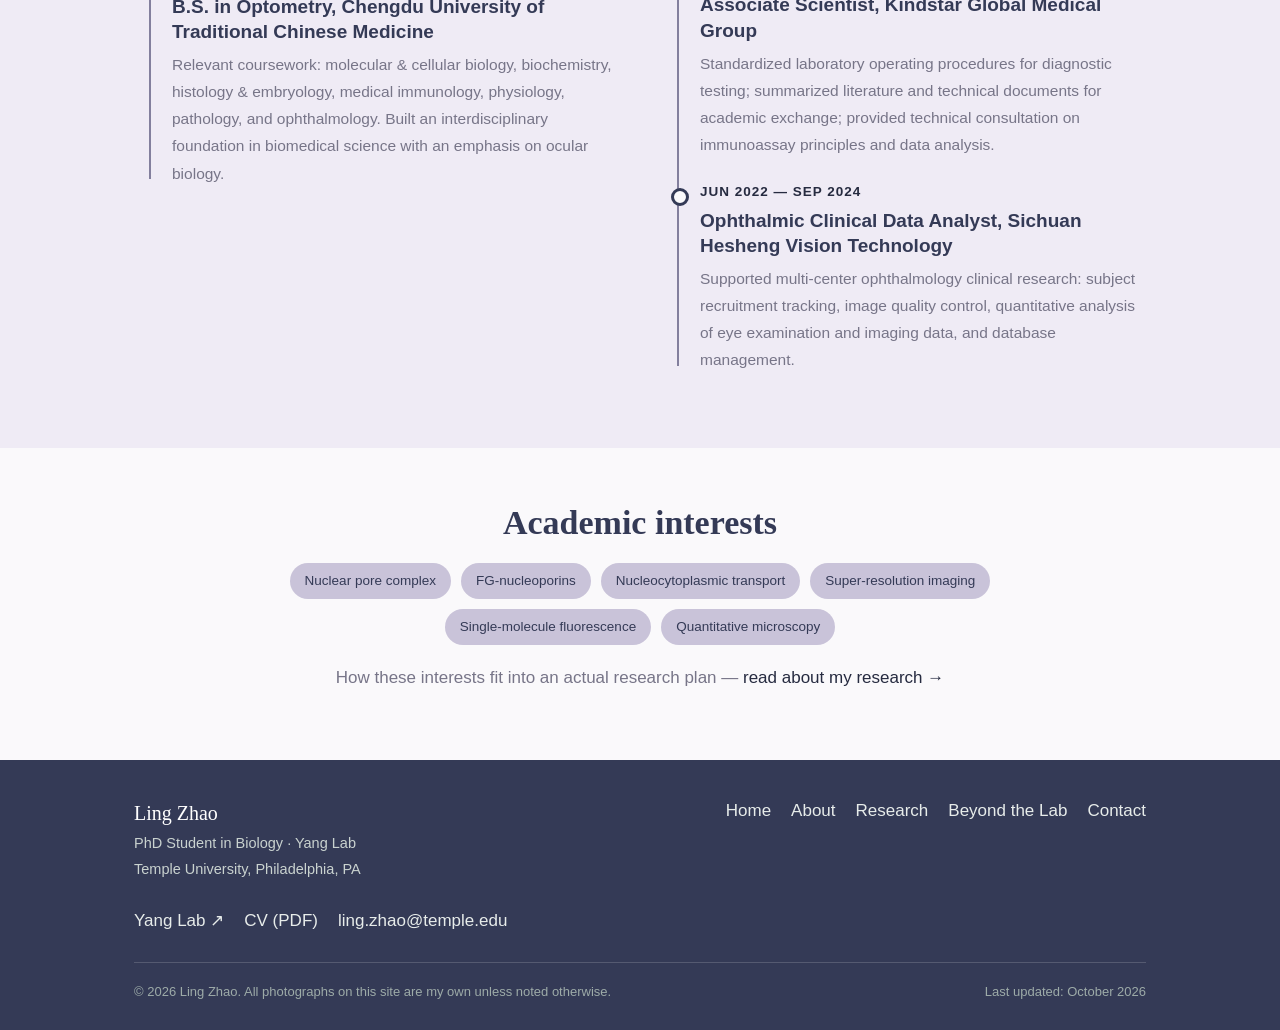
==== commit c9b3835a: "Remove CV note box from About page" ====
--- a/about.html
+++ b/about.html
@@ -5,7 +5,7 @@
   <meta name="viewport" content="width=device-width, initial-scale=1.0">
   <title>About · Ling Zhao</title>
   <meta name="description" content="About Ling Zhao — first-year Biology PhD student at Temple University, Yang Lab. Background in optometry, ophthalmic clinical data analysis, and diagnostic laboratory work.">
-  <link rel="stylesheet" href="assets/css/style.css?v=4">
+  <link rel="stylesheet" href="assets/css/style.css?v=5">
   <link rel="icon" href="data:image/svg+xml,<svg xmlns='http://www.w3.org/2000/svg' viewBox='0 0 100 100'><circle cx='50' cy='50' r='44' fill='none' stroke='%237F9490' stroke-width='10'/><circle cx='50' cy='50' r='8' fill='%233F4A47'/></svg>">
 </head>
 <body>
@@ -114,11 +114,6 @@
           </div>
         </div>
       </div>
-
-      <div class="note-box reveal">
-        This page is a short summary, not a copy of my CV. For the full record — including
-        detailed responsibilities and skills — please see the downloadable CV.
-      </div>
     </div>
   </section>
 
@@ -169,6 +164,6 @@
   </div>
 </footer>
 
-<script src="assets/js/main.js?v=2"></script>
+<script src="assets/js/main.js?v=3"></script>
 </body>
 </html>
--- a/assets/css/style.css
+++ b/assets/css/style.css
@@ -402,9 +402,6 @@
 .st-play { color: var(--light); font-size: 12px; }
 .st-title { font-weight: 600; font-size: 15.5px; color: var(--text); }
 .st-artist { color: var(--text-soft); font-size: 14px; }
-@media (prefers-reduced-motion: reduce) {
-  .marquee-track { flex-wrap: wrap; }
-}
 .note-box {
   background: #fff;
   border: 1px dashed var(--primary);
